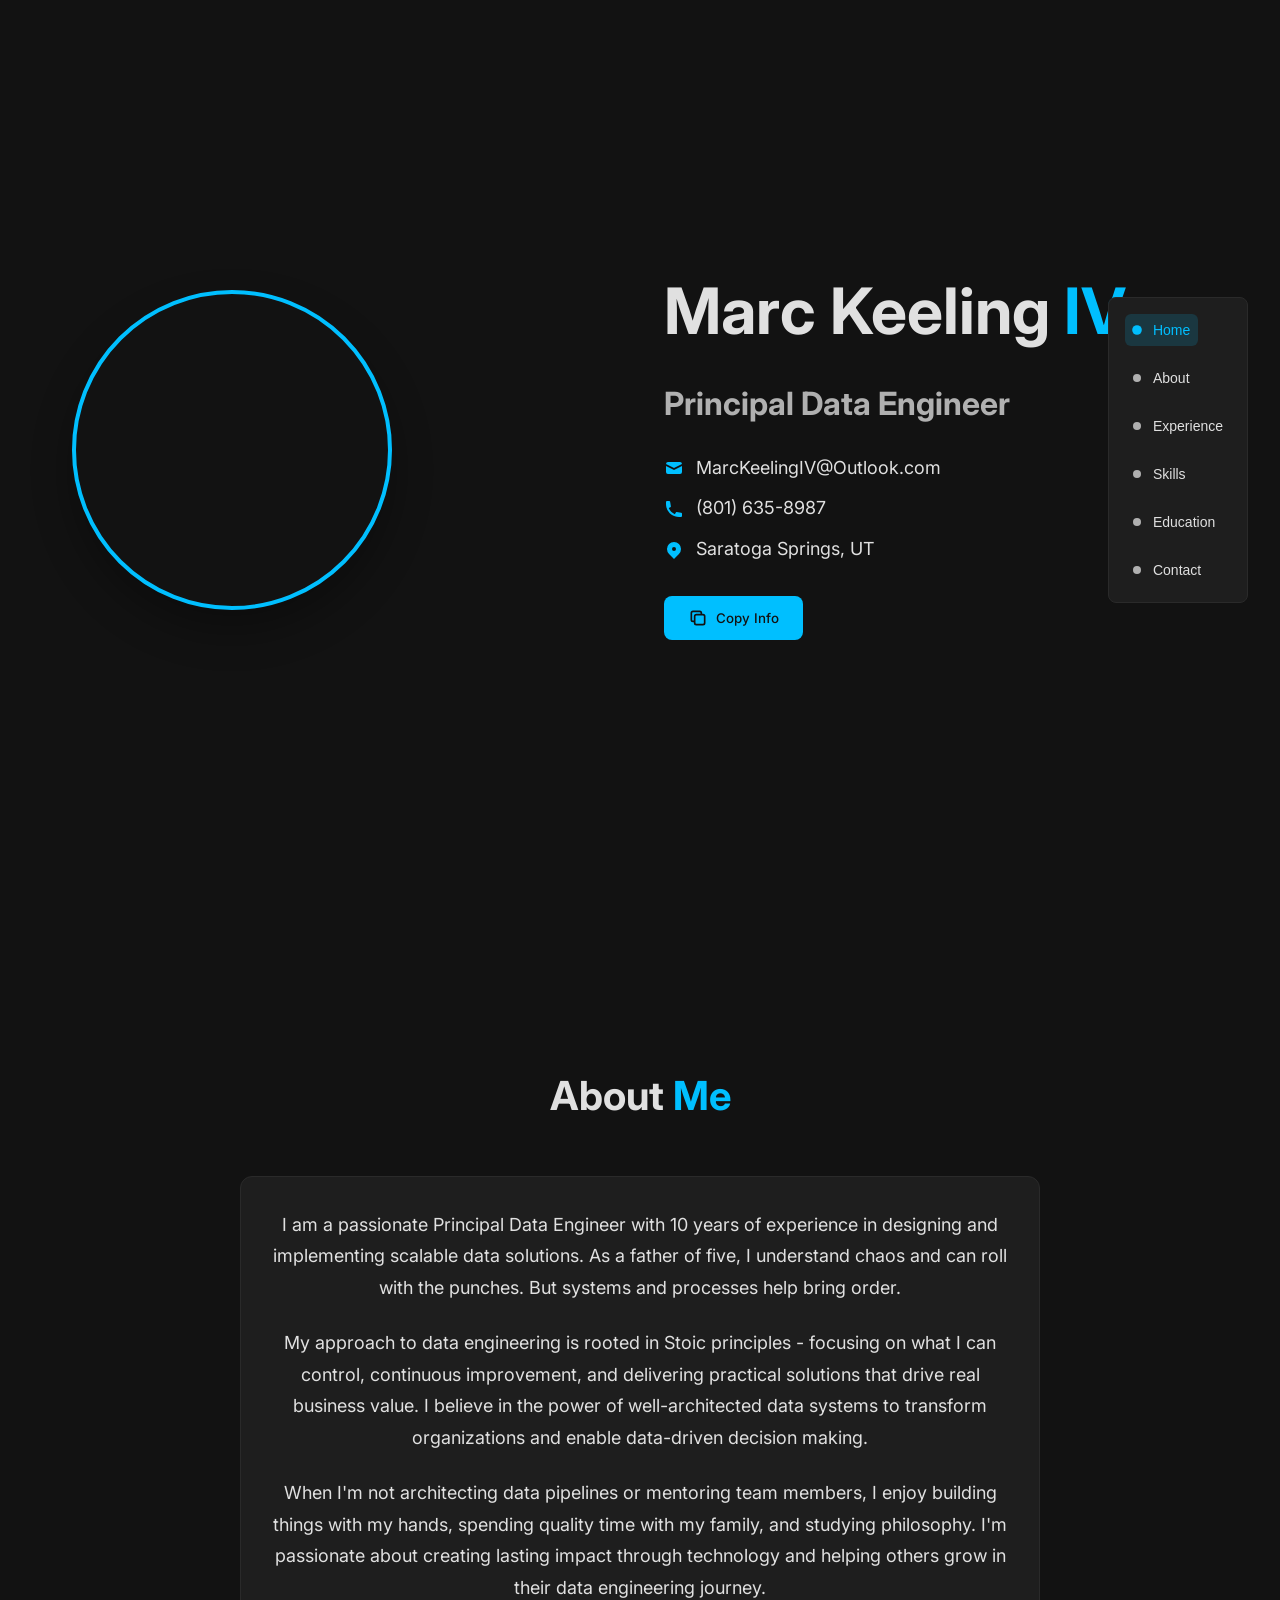
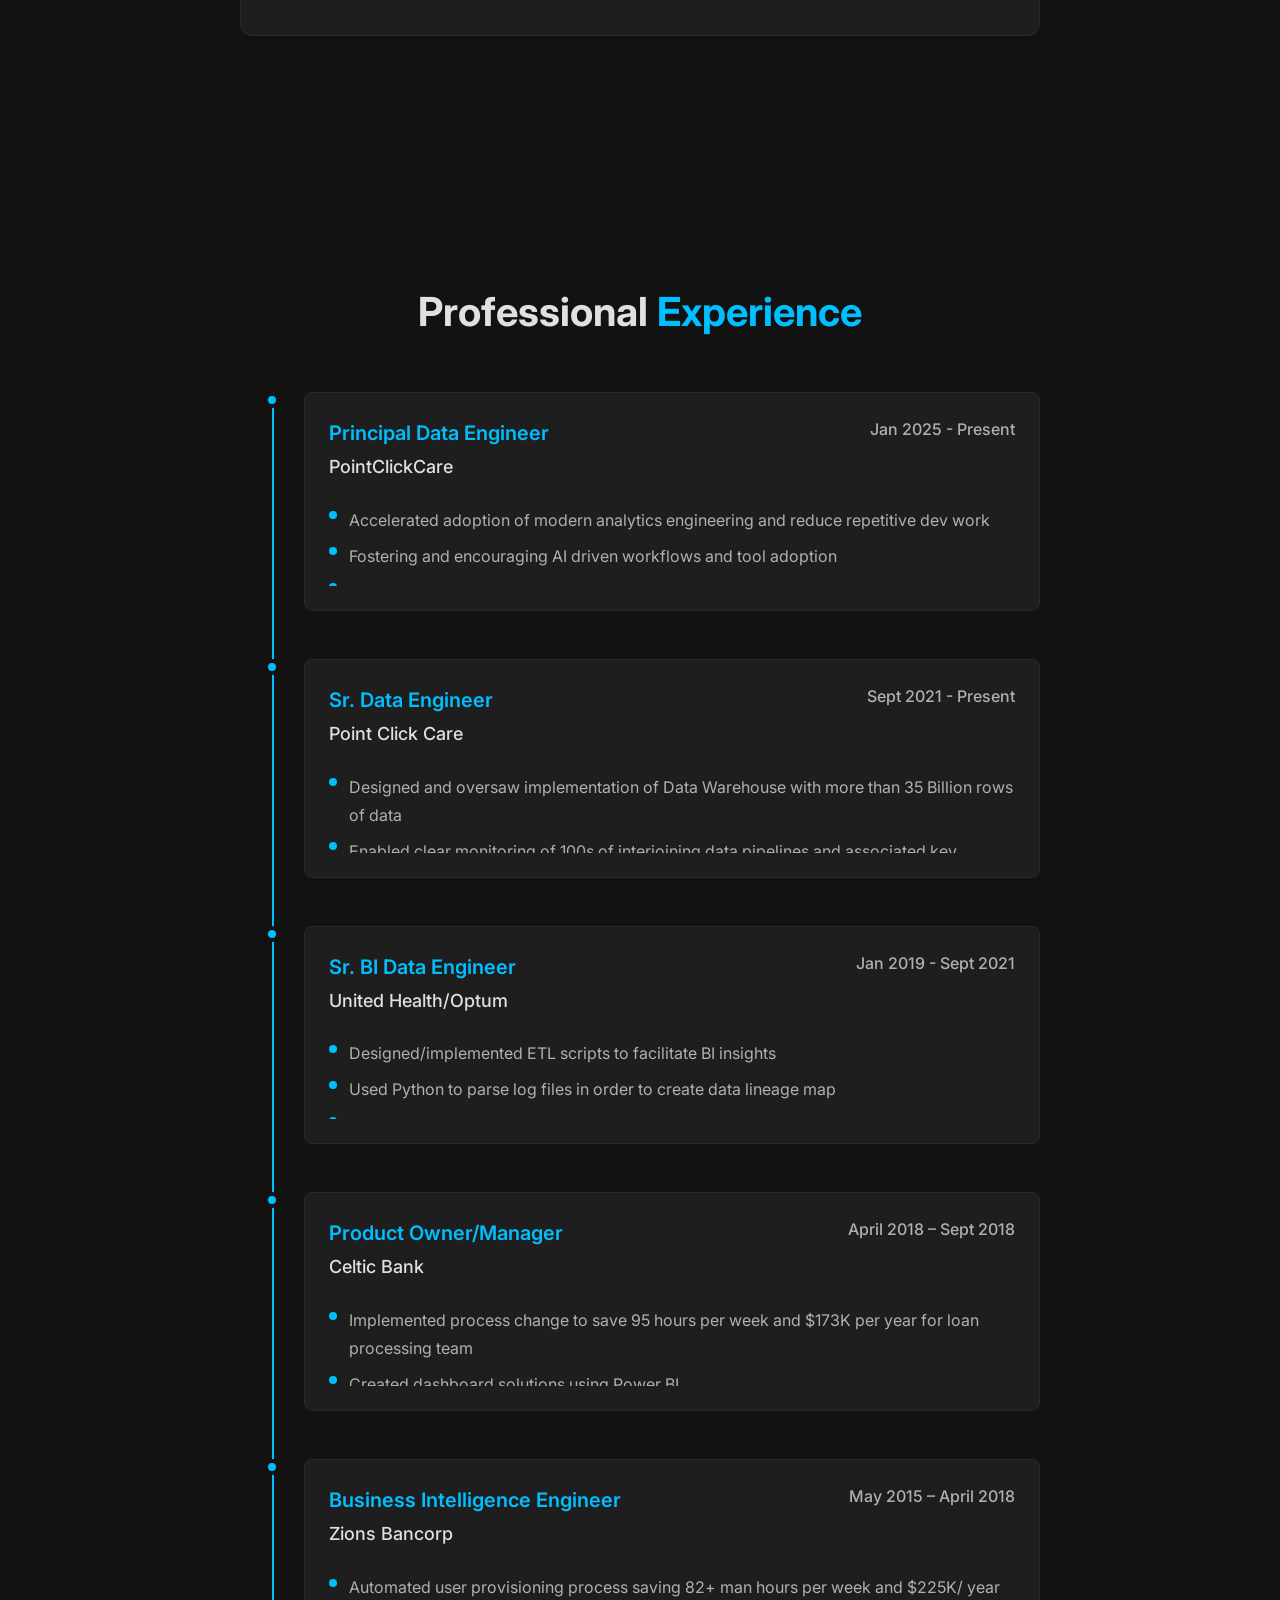
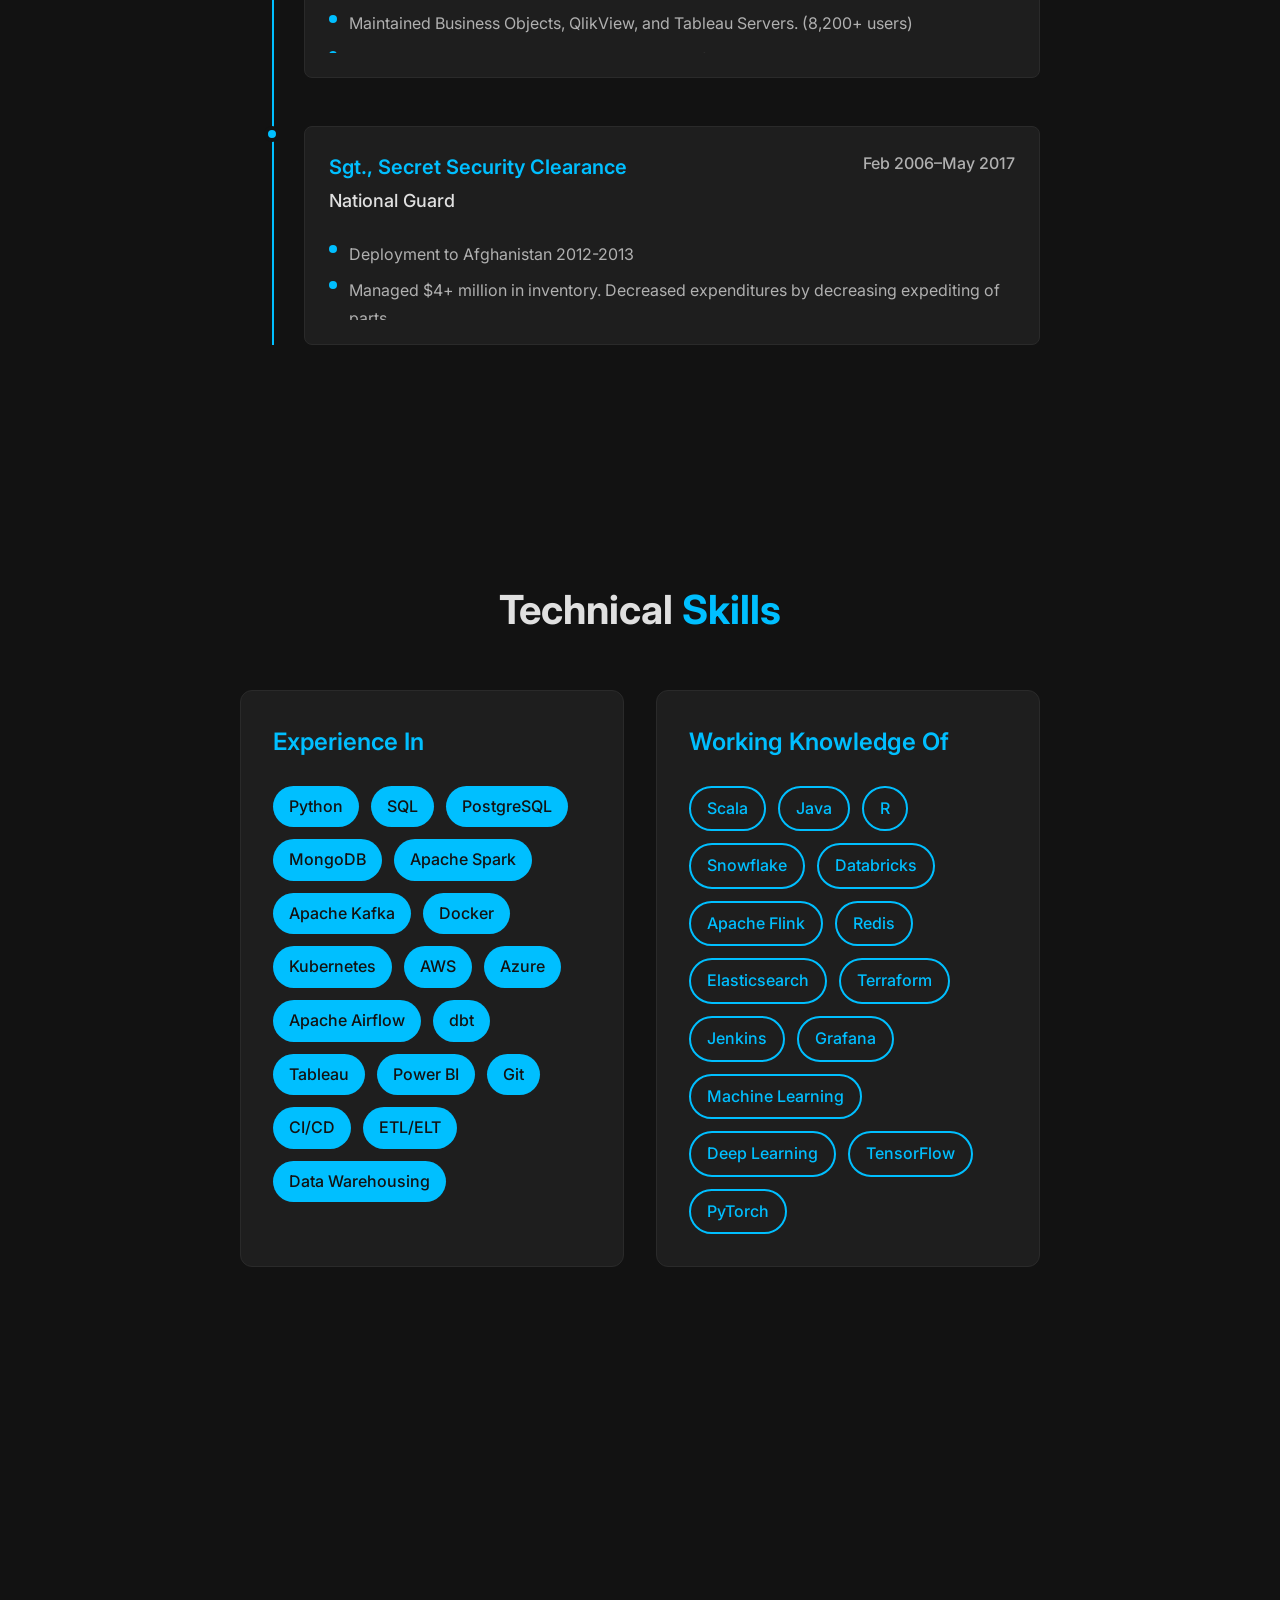
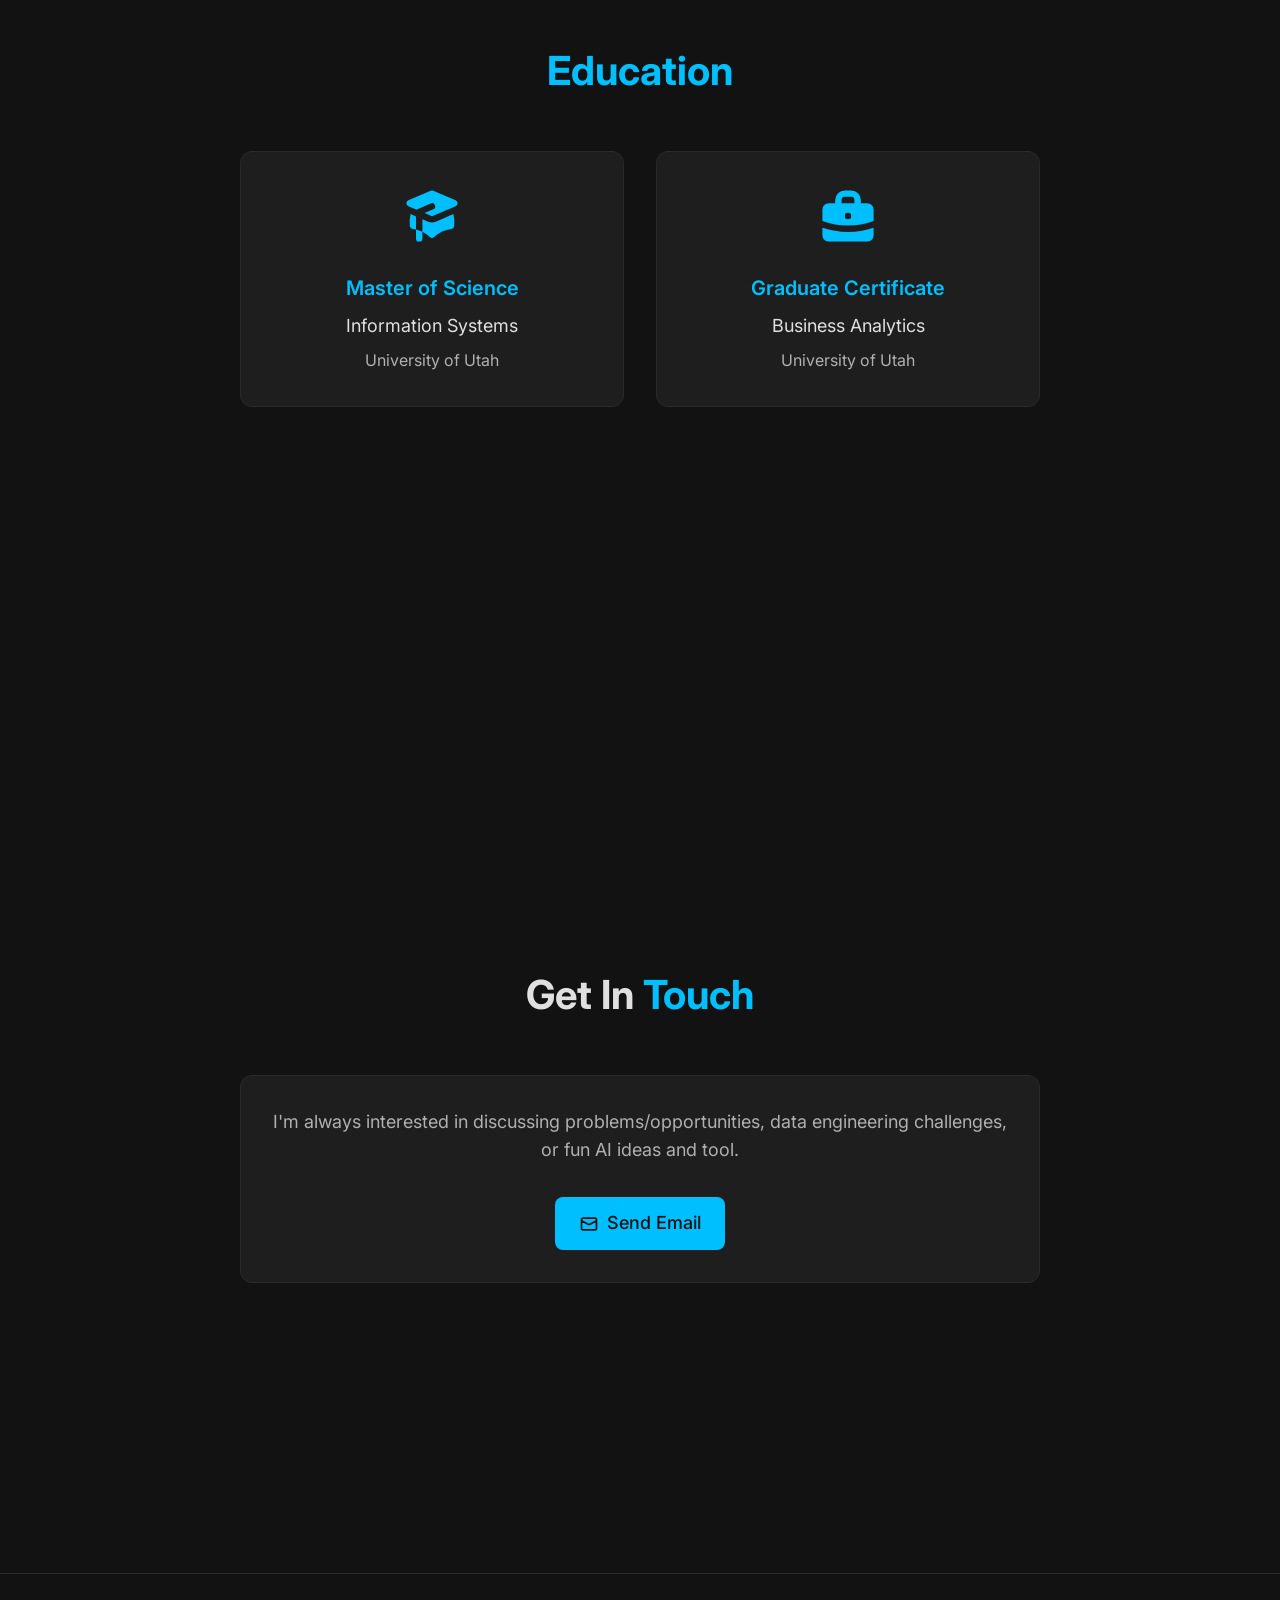
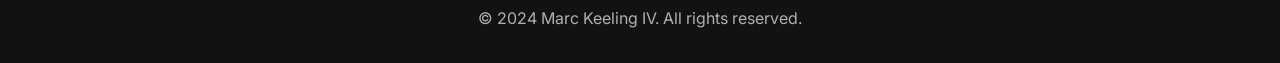
==== index.html @ 1a7af7cf "typo" ====
<!DOCTYPE html>
<html lang="en">
<head>
    <meta charset="UTF-8">
    <meta name="viewport" content="width=device-width, initial-scale=1.0">
    <title>Marc Keeling IV - Principal Data Engineer</title>
    <meta name="description" content="Professional portfolio of Marc Keeling IV, Principal Data Engineer specializing in data engineering and analytics.">
    <meta name="keywords" content="Data Engineer, Principal Data Engineer, Analytics, Marc Keeling IV, Portfolio">
    <meta name="author" content="Marc Keeling IV">
    <link rel="stylesheet" href="style.css">
</head>
<body>
    <main class="min-h-screen">
        <!-- Desktop Navigation - Right Side -->
        <nav class="desktop-nav">
            <div class="nav-container">
                <ul class="nav-list">
                    <li>
                        <button class="nav-item" data-section="hero" title="Home">
                            <span class="nav-dot"></span>
                            <span class="nav-label">Home</span>
                        </button>
                    </li>
                    <li>
                        <button class="nav-item" data-section="about" title="About">
                            <span class="nav-dot"></span>
                            <span class="nav-label">About</span>
                        </button>
                    </li>
                    <li>
                        <button class="nav-item" data-section="experience" title="Experience">
                            <span class="nav-dot"></span>
                            <span class="nav-label">Experience</span>
                        </button>
                    </li>
                    <li>
                        <button class="nav-item" data-section="skills" title="Skills">
                            <span class="nav-dot"></span>
                            <span class="nav-label">Skills</span>
                        </button>
                    </li>
                    <li>
                        <button class="nav-item" data-section="education" title="Education">
                            <span class="nav-dot"></span>
                            <span class="nav-label">Education</span>
                        </button>
                    </li>
                    <li>
                        <button class="nav-item" data-section="contact" title="Contact">
                            <span class="nav-dot"></span>
                            <span class="nav-label">Contact</span>
                        </button>
                    </li>
                </ul>
            </div>
        </nav>

        <!-- Mobile Navigation - Hamburger Menu -->
        <nav class="mobile-nav">
            <!-- Hamburger Button -->
            <button class="hamburger-btn" id="mobileMenuBtn" aria-label="Toggle navigation menu">
                <div class="hamburger-line"></div>
                <div class="hamburger-line"></div>
                <div class="hamburger-line"></div>
            </button>

            <!-- Mobile Menu -->
            <div class="mobile-menu" id="mobileMenu">
                <ul class="mobile-nav-list">
                    <li>
                        <button class="mobile-nav-item" data-section="hero">Home</button>
                    </li>
                    <li>
                        <button class="mobile-nav-item" data-section="about">About</button>
                    </li>
                    <li>
                        <button class="mobile-nav-item" data-section="experience">Experience</button>
                    </li>
                    <li>
                        <button class="mobile-nav-item" data-section="skills">Skills</button>
                    </li>
                    <li>
                        <button class="mobile-nav-item" data-section="education">Education</button>
                    </li>
                    <li>
                        <button class="mobile-nav-item" data-section="contact">Contact</button>
                    </li>
                </ul>
            </div>
        </nav>

        <!-- Mobile Menu Overlay -->
        <div class="mobile-overlay" id="mobileOverlay"></div>

        <!-- Hero Section -->
        <section class="section hero-section" id="hero">
            <div class="container">
                <div class="hero-grid">
                    <!-- Left Side - Headshot -->
                    <div class="hero-image fade-in">
                        <div class="headshot-container">
                        </div>
                    </div>

                    <!-- Right Side - Contact Info -->
                    <div class="hero-content fade-in">
                        <h1 class="hero-title">
                            Marc Keeling <span class="accent-text">IV</span>
                        </h1>
                        <h2 class="hero-subtitle">
                            Principal Data Engineer
                        </h2>
                        
                        <div class="contact-info">
                            <div class="contact-item">
                                <svg class="contact-icon" fill="currentColor" viewBox="0 0 20 20">
                                    <path d="M2.003 5.884L10 9.882l7.997-3.998A2 2 0 0016 4H4a2 2 0 00-1.997 1.884z" />
                                    <path d="M18 8.118l-8 4-8-4V14a2 2 0 002 2h12a2 2 0 002-2V8.118z" />
                                </svg>
                                <span>MarcKeelingIV@Outlook.com</span>
                            </div>
                            <div class="contact-item">
                                <svg class="contact-icon" fill="currentColor" viewBox="0 0 20 20">
                                    <path d="M2 3a1 1 0 011-1h2.153a1 1 0 01.986.836l.74 4.435a1 1 0 01-.54 1.06l-1.548.773a11.037 11.037 0 006.105 6.105l.774-1.548a1 1 0 011.059-.54l4.435.74a1 1 0 01.836.986V17a1 1 0 01-1 1h-2C7.82 18 2 12.18 2 5V3z" />
                                </svg>
                                <span>(801) 635-8987</span>
                            </div>
                            <div class="contact-item">
                                <svg class="contact-icon" fill="currentColor" viewBox="0 0 20 20">
                                    <path fill-rule="evenodd" d="M5.05 4.05a7 7 0 119.9 9.9L10 18.9l-4.95-4.95a7 7 0 010-9.9zM10 11a2 2 0 100-4 2 2 0 000 4z" clip-rule="evenodd" />
                                </svg>
                                <span>Saratoga Springs, UT</span>
                            </div>
                        </div>

                        <button id="copyBtn" class="btn">
                            <svg class="btn-icon" fill="none" stroke="currentColor" viewBox="0 0 24 24">
                                <path stroke-linecap="round" stroke-linejoin="round" stroke-width="2" d="M8 16H6a2 2 0 01-2-2V6a2 2 0 012-2h8a2 2 0 012 2v2m-6 12h8a2 2 0 002-2v-8a2 2 0 00-2-2h-8a2 2 0 00-2 2v8a2 2 0 002 2z" />
                            </svg>
                            <span id="copyBtnText">Copy Info</span>
                        </button>
                    </div>
                </div>
            </div>
        </section>

        <!-- About Me Section -->
        <section class="section" id="about">
            <div class="container">
                <div class="about-content">
                    <h2 class="section-title fade-in">
                        About <span class="accent-text">Me</span>
                    </h2>
                    <div class="card fade-in">
                        <p class="about-paragraph">
                            I am a passionate Principal Data Engineer with 10 years of experience in designing and implementing 
                            scalable data solutions. As a father of five, I understand chaos and can roll with the punches. But systems
                            and processes help bring order.
                        </p>
                        <p class="about-paragraph">
                            My approach to data engineering is rooted in Stoic principles - focusing on what I can control, 
                            continuous improvement, and delivering practical solutions that drive real business value. I believe 
                            in the power of well-architected data systems to transform organizations and enable data-driven decision making.
                        </p>
                        <p class="about-paragraph">
                            When I'm not architecting data pipelines or mentoring team members, I enjoy building things with my hands, 
                            spending quality time with my family, and studying philosophy. I'm passionate about creating lasting impact 
                            through technology and helping others grow in their data engineering journey.
                        </p>
                    </div>
                </div>
            </div>
        </section>

        <!-- Experience Section -->
        <section class="section" id="experience">
            <div class="container">
                <h2 class="section-title fade-in">
                    Professional <span class="accent-text">Experience</span>
                </h2>
                
                <div class="experience-container">
                    <div class="timeline-wrapper">
                        <!-- Timeline Line -->
                        <div class="timeline-line"></div>
                        
                        <!-- Experience Items -->
                        <div class="experience-item fade-in">
                            <div class="timeline-dot"></div>
                            <div class="experience-card">
                                <div class="experience-header">
                                    <div class="experience-title-group">
                                        <h3 class="experience-title">Principal Data Engineer</h3>
                                        <h4 class="experience-company">PointClickCare</h4>
                                    </div>
                                    <span class="experience-period">Jan 2025 - Present</span>
                                </div>
                                
                                <div class="experience-content">
                                    <ul class="experience-description">
                                        <li>Accelerated adoption of modern analytics engineering and reduce repetitive dev work</li>
                                        <li>Fostering and encouraging AI driven workflows and tool adoption</li>
                                        <li>Hosted weekly dbt workshops, creating an AI “prompt library” for code generation, and set coding/documentation standards</li>
                                        <li>Currently preparing team to migrate to the cloud. Dockerized and k8s ready with CI/CD enabled</li>
                                        <li>Trained team of 6 data engineers how to build data robust pipelines</li>
                                        <li>Reduced repetitive coding by 50%, sped up report/model deployment, and fostered a culture of innovation for 20+ data scientists and analysts</li>
                                        <li>Cut data delivery from 7 days to 5 minutes, boosted query speeds by 3000–4000%, and saved $500K annually</li>
                                        <li>Achieved >100x faster queries, enabled real-time analytics, and standardized best practices across teams</li>
                                    </ul>
                                    <div class="tech-tags">
                                        <span class="tech-tag">Analytics Engineering</span>
                                        <span class="tech-tag">dbt</span>
                                        <span class="tech-tag">Docker & k3s</span>
                                        <span class="tech-tag">CI/CD</span>
                                    </div>
                                </div>
                            </div>
                        </div>

                        <div class="experience-item fade-in">
                            <div class="timeline-dot"></div>
                            <div class="experience-card">
                                <div class="experience-header">
                                    <div class="experience-title-group">
                                        <h3 class="experience-title">Sr. Data Engineer</h3>
                                        <h4 class="experience-company">Point Click Care</h4>
                                    </div>
                                    <span class="experience-period">Sept 2021 - Present</span>
                                </div>
                                
                                <div class="experience-content">
                                    <ul class="experience-description">
                                        <li>Designed and oversaw implementation of Data Warehouse with more than 35 Billion rows of data</li>
                                        <li>Enabled clear monitoring of 100s of interjoining data pipelines and associated key metrics</li>
                                        <li>Instructed team of 20 analysts on usage of dbt (data build tool)</li>
                                        <li>Selected hardware/software stack to meet analysis needs. Up to 4000% faster query performance.</li>
                                        <li>Automated 30+ reports saving 1.6 FTEs</li>
                                        <li>Trained other Data Engineers on best practices, making them effective contributors.</li>
                                    </ul>
                                    <div class="tech-tags">
                                        <span class="tech-tag">Docker</span>
                                        <span class="tech-tag">Clickhouse</span>
                                        <span class="tech-tag">Dagster</span>
                                        <span class="tech-tag">dbt</span>
                                        <span class="tech-tag">Airbyte</span>
                                    </div>
                                </div>
                            </div>
                        </div>

                        <div class="experience-item fade-in">
                            <div class="timeline-dot"></div>
                            <div class="experience-card">
                                <div class="experience-header">
                                    <div class="experience-title-group">
                                        <h3 class="experience-title">Sr. BI Data Engineer</h3>
                                        <h4 class="experience-company">United Health/Optum</h4>
                                    </div>
                                    <span class="experience-period">Jan 2019 - Sept 2021</span>
                                </div>
                                
                                <div class="experience-content">
                                    <ul class="experience-description">
                                        <li>Designed/implemented ETL scripts to facilitate BI insights</li>
                                        <li>Used Python to parse log files in order to create data lineage map</li>
                                        <li>Created custom Flask backed Qlik Sense Testing Framework to increase deployment/development velocity</li>
                                        <li>Increased the accuracy of estimates to customers as Scrum Master</li>
                                        <li>Conducted research into alternative BI solutions to meet current and future business needs</li>
                                        <li>Designed CI/CD BI pipeline in order to decrease deployment errors</li>
                                        <li>Created data testing, documentation, and profiling to reduce pipeline debt</li>
                                    </ul>
                                </div>
                            </div>
                        </div>

                        <div class="experience-item fade-in">
                            <div class="timeline-dot"></div>
                            <div class="experience-card">
                                <div class="experience-header">
                                    <div class="experience-title-group">
                                        <h3 class="experience-title">Product Owner/Manager</h3>
                                        <h4 class="experience-company">Celtic Bank</h4>
                                    </div>
                                    <span class="experience-period">April 2018 – Sept 2018</span>
                                </div>
                                
                                <div class="experience-content">
                                    <ul class="experience-description">
                                        <li>Implemented process change to save 95 hours per week and $173K per year for loan processing team</li>
                                        <li>Created dashboard solutions using Power BI</li>
                                        <li>Product Owner in Agile Framework</li>
                                    </ul>
                                </div>
                            </div>
                        </div>
                        <div class="experience-item fade-in">
                            <div class="timeline-dot"></div>
                            <div class="experience-card">
                                <div class="experience-header">
                                    <div class="experience-title-group">
                                        <h3 class="experience-title">Business Intelligence Engineer</h3>
                                        <h4 class="experience-company">Zions Bancorp</h4>
                                    </div>
                                    <span class="experience-period">May 2015 – April 2018</span>
                                </div>
                                <div class="experience-content">
                                    <ul class="experience-description">
                                        <li>Automated user provisioning process saving 82+ man hours per week and $225K/ year</li>
                                        <li>Maintained Business Objects, QlikView, and Tableau Servers. (8,200+ users)</li>
                                        <li>Developed and deployed Tableau Dashboards for reporting purposes</li>
                                        <li>Created Business Objects Universes using IDT (Information Design Tool)</li>
                                        <li>Recovered and upgraded Business Objects platform</li>
                                        <li>Reduced QlikView server memory usage programmatically thereby improving user experience</li>
                                        <li>Analyzed Business Objects metadata to identify 24,000 reports for cleanup. Reduced storage by 50%</li>
                                    </ul>
                                </div>
                            </div>
                        </div>

                        <div class="experience-item fade-in">
                            <div class="timeline-dot"></div>
                            <div class="experience-card">
                                <div class="experience-header">
                                    <div class="experience-title-group">
                                        <h3 class="experience-title">Sgt., Secret Security Clearance</h3>
                                        <h4 class="experience-company">National Guard</h4>
                                    </div>
                                    <span class="experience-period">Feb 2006–May 2017</span>
                                </div>
                                <div class="experience-content">
                                    <ul class="experience-description">
                                        <li>Deployment to Afghanistan 2012-2013</li>
                                        <li>Managed $4+ million in inventory. Decreased expenditures by decreasing expediting of parts</li>
                                        <li>Managed work hours for company of 70+ soldiers</li>
                                        <li>Organized/prioritized ground support equipment decreasing the down time due to maintenance</li>
                                        <li>Production & Control Manager for fleet of 21 Apache helicopters</li>
                                    </ul>
                                </div>
                            </div>
                        </div>
                        </div>
                    </div>
                </div>
            </div>
        </section>

        <!-- Skills Section -->
        <section class="section" id="skills">
            <div class="container">
                <h2 class="section-title fade-in">
                    Technical <span class="accent-text">Skills</span>
                </h2>
                
                <div class="skills-grid">
                    <!-- Experience In -->
                    <div class="card fade-in">
                        <h3 class="skills-category-title">Experience In</h3>
                        <div class="skills-tags">
                            <span class="skill-tag-primary">Python</span>
                            <span class="skill-tag-primary">SQL</span>
                            <span class="skill-tag-primary">PostgreSQL</span>
                            <span class="skill-tag-primary">MongoDB</span>
                            <span class="skill-tag-primary">Apache Spark</span>
                            <span class="skill-tag-primary">Apache Kafka</span>
                            <span class="skill-tag-primary">Docker</span>
                            <span class="skill-tag-primary">Kubernetes</span>
                            <span class="skill-tag-primary">AWS</span>
                            <span class="skill-tag-primary">Azure</span>
                            <span class="skill-tag-primary">Apache Airflow</span>
                            <span class="skill-tag-primary">dbt</span>
                            <span class="skill-tag-primary">Tableau</span>
                            <span class="skill-tag-primary">Power BI</span>
                            <span class="skill-tag-primary">Git</span>
                            <span class="skill-tag-primary">CI/CD</span>
                            <span class="skill-tag-primary">ETL/ELT</span>
                            <span class="skill-tag-primary">Data Warehousing</span>
                        </div>
                    </div>

                    <!-- Working Knowledge Of -->
                    <div class="card fade-in">
                        <h3 class="skills-category-title">Working Knowledge Of</h3>
                        <div class="skills-tags">
                            <span class="skill-tag-secondary">Scala</span>
                            <span class="skill-tag-secondary">Java</span>
                            <span class="skill-tag-secondary">R</span>
                            <span class="skill-tag-secondary">Snowflake</span>
                            <span class="skill-tag-secondary">Databricks</span>
                            <span class="skill-tag-secondary">Apache Flink</span>
                            <span class="skill-tag-secondary">Redis</span>
                            <span class="skill-tag-secondary">Elasticsearch</span>
                            <span class="skill-tag-secondary">Terraform</span>
                            <span class="skill-tag-secondary">Jenkins</span>
                            <span class="skill-tag-secondary">Grafana</span>
                            <span class="skill-tag-secondary">Machine Learning</span>
                            <span class="skill-tag-secondary">Deep Learning</span>
                            <span class="skill-tag-secondary">TensorFlow</span>
                            <span class="skill-tag-secondary">PyTorch</span>
                        </div>
                    </div>
                </div>
            </div>
        </section>

        <!-- Education Section -->
        <section class="section" id="education">
            <div class="container">
                <h2 class="section-title fade-in">
                    <span class="accent-text">Education</span>
                </h2>
                
                <div class="education-grid">
                    <!-- Master's Degree -->
                    <div class="card fade-in education-card">
                        <div class="education-icon">
                            <svg class="education-svg" fill="currentColor" viewBox="0 0 20 20">
                                <path d="M10.394 2.08a1 1 0 00-.788 0l-7 3a1 1 0 000 1.84L5.25 8.051a.999.999 0 01.356-.257l4-1.714a1 1 0 11.788 1.84L7.667 9.088l1.94.831a1 1 0 00.787 0l7-3a1 1 0 000-1.84l-7-3zM3.31 9.397L5 10.12v4.102a8.969 8.969 0 00-1.05-.174 1 1 0 01-.89-.89 11.115 11.115 0 01.25-3.762zM9.3 16.573A9.026 9.026 0 007 14.935v-3.957l1.818.78a3 3 0 002.364 0l5.508-2.361a11.026 11.026 0 01.25 3.762 1 1 0 01-.89.89 8.968 8.968 0 00-5.35 2.524 1 1 0 01-1.4 0zM6 18a1 1 0 001-1v-2.065a8.935 8.935 0 00-2-.712V17a1 1 0 001 1z" />
                            </svg>
                        </div>
                        <h3 class="education-degree">Master of Science</h3>
                        <p class="education-field">Information Systems</p>
                        <p class="education-school">University of Utah</p>
                    </div>

                    <!-- Graduate Certificate -->
                    <div class="card fade-in education-card">
                        <div class="education-icon">
                            <svg class="education-svg" fill="currentColor" viewBox="0 0 20 20">
                                <path fill-rule="evenodd" d="M6 6V5a3 3 0 013-3h2a3 3 0 013 3v1h2a2 2 0 012 2v3.57A22.952 22.952 0 0110 13a22.95 22.95 0 01-8-1.43V8a2 2 0 012-2h2zm2-1a1 1 0 011-1h2a1 1 0 011 1v1H8V5zm1 5a1 1 0 011-1h.01a1 1 0 110 2H10a1 1 0 01-1-1z" clip-rule="evenodd" />
                                <path d="M2 13.692V16a2 2 0 002 2h12a2 2 0 002-2v-2.308A24.974 24.974 0 0110 15c-2.796 0-5.487-.46-8-1.308z" />
                            </svg>
                        </div>
                        <h3 class="education-degree">Graduate Certificate</h3>
                        <p class="education-field">Business Analytics</p>
                        <p class="education-school">University of Utah</p>
                    </div>
                </div>
            </div>
        </section>

        <!-- Contact Section -->
        <section class="section" id="contact">
            <div class="container">
                <div class="contact-content">
                    <h2 class="section-title fade-in">
                        Get In <span class="accent-text">Touch</span>
                    </h2>
                    
                    <div class="card fade-in">
                        <p class="contact-description">
                            I'm always interested in discussing problems/opportunities, data engineering challenges, 
                            or fun AI ideas and tool.
                        </p>
                        
                        <a href="mailto:MarcKeelingIV@Outlook.com?subject=Portfolio%20Inquiry&body=Hi%20Marc,%0A%0AI%20came%20across%20your%20portfolio%20and%20would%20like%20to%20discuss..." 
                           class="btn email-btn">
                            <svg class="btn-icon" fill="none" stroke="currentColor" viewBox="0 0 24 24">
                                <path stroke-linecap="round" stroke-linejoin="round" stroke-width="2" d="M3 8l7.89 4.26a2 2 0 002.22 0L21 8M5 19h14a2 2 0 002-2V7a2 2 0 00-2-2H5a2 2 0 00-2 2v10a2 2 0 002 2z" />
                            </svg>
                            Send Email
                        </a>
                    </div>
                </div>
            </div>
        </section>

        <!-- Footer -->
        <footer class="footer">
            <div class="container">
                <p>&copy; 2024 Marc Keeling IV. All rights reserved.</p>
            </div>
        </footer>
    </main>

    <script src="script.js"></script>
</body>
</html>
---- style.css ----
/* Import Google Fonts */
@import url('https://fonts.googleapis.com/css2?family=Inter:wght@300;400;500;600;700&display=swap');

/* CSS Variables */
:root {
  --background: #121212;
  --text-primary: #E0E0E0;
  --accent: #00BFFF;
  --text-secondary: #B0B0B0;
  --card-bg: #1E1E1E;
  --border: #2A2A2A;
}

/* Reset and Base Styles */
* {
  margin: 0;
  padding: 0;
  box-sizing: border-box;
}

html {
  scroll-behavior: smooth;
}

body {
  font-family: 'Inter', sans-serif;
  background-color: var(--background);
  color: var(--text-primary);
  line-height: 1.6;
  overflow-x: hidden;
}

/* Custom Scrollbar */
::-webkit-scrollbar {
  width: 8px;
}

::-webkit-scrollbar-track {
  background: var(--background);
}

::-webkit-scrollbar-thumb {
  background: var(--accent);
  border-radius: 4px;
}

::-webkit-scrollbar-thumb:hover {
  background: #0099CC;
}

/* Animation Classes */
.fade-in {
  opacity: 0;
  transform: translateY(30px);
  transition: all 0.8s cubic-bezier(0.4, 0, 0.2, 1);
}

.fade-in.visible {
  opacity: 1;
  transform: translateY(0);
}

.slide-up {
  opacity: 0;
  transform: translateY(50px);
  transition: all 0.6s ease-out;
}

.slide-up.visible {
  opacity: 1;
  transform: translateY(0);
}

/* Layout Classes */
.min-h-screen {
  min-height: 100vh;
}

.section {
  min-height: 100vh;
  padding: 5rem 0;
  display: flex;
  align-items: center;
  justify-content: center;
}

.container {
  max-width: 1200px;
  margin: 0 auto;
  padding: 0 2rem;
  width: 100%;
}

.accent-text {
  color: var(--accent);
}

.card {
  background: var(--card-bg);
  border: 1px solid var(--border);
  border-radius: 12px;
  padding: 2rem;
  transition: all 0.3s ease;
}

.card:hover {
  border-color: var(--accent);
  box-shadow: 0 8px 32px rgba(0, 191, 255, 0.1);
}

.btn {
  display: inline-flex;
  align-items: center;
  gap: 0.5rem;
  padding: 0.75rem 1.5rem;
  background: var(--accent);
  color: var(--background);
  text-decoration: none;
  border-radius: 8px;
  font-weight: 500;
  transition: all 0.3s ease;
  border: none;
  cursor: pointer;
  font-family: inherit;
}

.btn:hover {
  background: #0099CC;
  transform: translateY(-2px);
  box-shadow: 0 4px 16px rgba(0, 191, 255, 0.3);
}

.btn-icon {
  width: 1.25rem;
  height: 1.25rem;
}

.section-title {
  font-size: 2.5rem;
  font-weight: bold;
  text-align: center;
  margin-bottom: 3rem;
}

/* Desktop Navigation Styles */
.desktop-nav {
  position: fixed;
  right: 2rem;
  top: 50%;
  transform: translateY(-50%);
  z-index: 50;
  display: block;
}

.nav-container {
  background: var(--card-bg);
  border: 1px solid var(--border);
  border-radius: 0.5rem;
  padding: 1rem;
  backdrop-filter: blur(10px);
}

.nav-list {
  list-style: none;
  display: flex;
  flex-direction: column;
  gap: 1rem;
}

.nav-item {
  display: flex;
  align-items: center;
  gap: 0.75rem;
  padding: 0.5rem;
  background: transparent;
  border: none;
  color: var(--text-primary);
  cursor: pointer;
  transition: all 0.3s ease;
  border-radius: 6px;
  position: relative;
  overflow: hidden;
}

.nav-item:hover {
  color: var(--accent);
  background: rgba(0, 191, 255, 0.1);
}

.nav-item.nav-item-active {
  color: var(--accent);
  background: rgba(0, 191, 255, 0.15);
}

.nav-dot {
  width: 8px;
  height: 8px;
  border-radius: 50%;
  background: var(--text-secondary);
  transition: all 0.3s ease;
  flex-shrink: 0;
}

.nav-item:hover .nav-dot,
.nav-item.nav-item-active .nav-dot {
  background: var(--accent);
  transform: scale(1.2);
}

.nav-label {
  font-size: 0.875rem;
  font-weight: 500;
  white-space: nowrap;
  opacity: 1;
  transform: translateX(0);
  transition: all 0.3s ease;
  pointer-events: auto;
}

.nav-item:hover .nav-label {
  opacity: 1;
  transform: translateX(0);
}

/* Mobile Navigation Styles */
.mobile-nav {
  position: fixed;
  top: 1.5rem;
  right: 1.5rem;
  z-index: 50;
  display: none;
}

.hamburger-btn {
  display: flex;
  flex-direction: column;
  justify-content: center;
  align-items: center;
  width: 48px;
  height: 48px;
  background: var(--card-bg);
  border: 1px solid var(--border);
  border-radius: 8px;
  cursor: pointer;
  transition: all 0.3s ease;
  backdrop-filter: blur(10px);
}

.hamburger-btn:hover {
  border-color: var(--accent);
  box-shadow: 0 4px 16px rgba(0, 191, 255, 0.1);
}

.hamburger-line {
  width: 20px;
  height: 2px;
  background: var(--text-primary);
  transition: all 0.3s ease;
  margin: 2px 0;
}

.hamburger-btn.active .hamburger-line:nth-child(1) {
  transform: rotate(45deg) translate(5px, 5px);
}

.hamburger-btn.active .hamburger-line:nth-child(2) {
  opacity: 0;
}

.hamburger-btn.active .hamburger-line:nth-child(3) {
  transform: rotate(-45deg) translate(7px, -6px);
}

.mobile-menu {
  position: absolute;
  top: 60px;
  right: 0;
  min-width: 200px;
  background: var(--card-bg);
  border: 1px solid var(--border);
  border-radius: 12px;
  padding: 1rem;
  backdrop-filter: blur(10px);
  opacity: 0;
  transform: translateY(-10px) scale(0.95);
  transition: all 0.3s ease;
  pointer-events: none;
  box-shadow: 0 8px 32px rgba(0, 0, 0, 0.3);
}

.mobile-menu.mobile-menu-open {
  opacity: 1;
  transform: translateY(0) scale(1);
  pointer-events: auto;
}

.mobile-nav-list {
  list-style: none;
  display: flex;
  flex-direction: column;
  gap: 1rem;
}

.mobile-nav-item {
  display: block;
  width: 100%;
  padding: 0.75rem 1rem;
  background: transparent;
  border: none;
  color: var(--text-primary);
  font-size: 1rem;
  font-weight: 500;
  text-align: left;
  cursor: pointer;
  border-radius: 6px;
  transition: all 0.3s ease;
}

.mobile-nav-item:hover {
  background: rgba(0, 191, 255, 0.1);
  color: var(--accent);
}

.mobile-nav-item.mobile-nav-item-active {
  background: rgba(0, 191, 255, 0.15);
  color: var(--accent);
}

.mobile-overlay {
  position: fixed;
  inset: 0;
  background: rgba(0, 0, 0, 0.5);
  z-index: 40;
  opacity: 0;
  pointer-events: none;
  transition: opacity 0.3s ease;
}

.mobile-overlay.active {
  opacity: 1;
  pointer-events: auto;
}

/* Hero Section */
.hero-section {
  min-height: 100vh;
}

.hero-grid {
  display: grid;
  grid-template-columns: 1fr;
  gap: 3rem;
  align-items: center;
}

.hero-image {
  display: flex;
  justify-content: center;
}

.headshot-container {
  position: relative;
  width: 20rem;
  height: 20rem;
  border-radius: 50%;
  overflow: hidden;
  border: 4px solid var(--accent);
  box-shadow: 0 20px 40px rgba(0, 0, 0, 0.3);
  background-image: url('headshot.jpg');
  background-size: 105%;
  background-position: 40% 9%;
}

.headshot-img {
  display: none;
}

.hero-content {
  text-align: center;
}

.hero-title {
  font-size: 3rem;
  font-weight: bold;
  margin-bottom: 1rem;
}

.hero-subtitle {
  font-size: 1.5rem;
  color: var(--text-secondary);
  margin-bottom: 1.5rem;
}

.contact-info {
  display: flex;
  flex-direction: column;
  gap: 0.75rem;
  margin-bottom: 2rem;
  font-size: 1.125rem;
}

.contact-item {
  display: flex;
  align-items: center;
  justify-content: center;
  gap: 0.75rem;
}

.contact-icon {
  width: 1.25rem;
  height: 1.25rem;
  color: var(--accent);
}

/* About Section */
.about-content {
  max-width: 800px;
  margin: 0 auto;
  text-align: center;
}

.about-paragraph {
  font-size: 1.125rem;
  line-height: 1.75;
  margin-bottom: 1.5rem;
}

.about-paragraph:last-child {
  margin-bottom: 0;
}

/* Experience Section */
.experience-container {
  max-width: 800px;
  margin: 0 auto;
}

.timeline-wrapper {
  position: relative;
}

.timeline-line {
  position: absolute;
  left: 2rem;
  top: 0;
  bottom: 0;
  width: 2px;
  background: var(--accent);
  display: none;
}

.experience-item {
  position: relative;
  margin-bottom: 3rem;
}

.timeline-dot {
  position: absolute;
  left: 1.5rem;
  width: 1rem;
  height: 1rem;
  background: var(--accent);
  border-radius: 50%;
  border: 4px solid var(--background);
  display: none;
}

.experience-card {
  background: var(--card-bg);
  border: 1px solid var(--border);
  border-radius: 0.5rem;
  padding: 1.5rem;
  transition: all 0.3s ease;
  cursor: pointer;
}

.experience-card:hover {
  border-color: var(--accent);
  box-shadow: 0 8px 32px rgba(0, 191, 255, 0.1);
}

.experience-header {
  display: flex;
  flex-direction: column;
  margin-bottom: 1rem;
}

.experience-title {
  font-size: 1.25rem;
  font-weight: 600;
  color: var(--accent);
  margin-bottom: 0.25rem;
}

.experience-company {
  font-size: 1.125rem;
  font-weight: 500;
  margin-bottom: 0.5rem;
}

.experience-period {
  color: var(--text-secondary);
  font-weight: 500;
}

.experience-content {
  max-height: 5rem;
  overflow: hidden;
  transition: max-height 0.5s ease;
}

.experience-card:hover .experience-content {
  max-height: 24rem;
}

.experience-description {
  color: var(--text-secondary);
  margin-bottom: 1rem;
  line-height: 1.75;
}

/* Custom list style for experience description */

.experience-description li {
  position: relative;
  margin-bottom: 0.5rem;
  padding-left: 1.25rem;
}

.experience-description li::before {
  content: '';
  position: absolute;
  left: 0;
  top: 0.6em;
  width: 0.5rem;
  height: 0.5rem;
  background: var(--accent);
  border-radius: 50%;
  transform: translateY(-50%);
}

.tech-tags {
  display: flex;
  flex-wrap: wrap;
  gap: 0.5rem;
}

.tech-tag {
  padding: 0.25rem 0.75rem;
  background: rgba(0, 191, 255, 0.1);
  color: var(--accent);
  font-size: 0.875rem;
  border-radius: 9999px;
  border: 1px solid rgba(0, 191, 255, 0.2);
}

/* Skills Section */
.skills-grid {
  max-width: 800px;
  margin: 0 auto;
  display: grid;
  grid-template-columns: 1fr;
  gap: 2rem;
}

.skills-category-title {
  font-size: 1.5rem;
  font-weight: 600;
  color: var(--accent);
  margin-bottom: 1.5rem;
}

.skills-tags {
  display: flex;
  flex-wrap: wrap;
  gap: 0.75rem;
}

.skill-tag-primary {
  padding: 0.5rem 1rem;
  background: var(--accent);
  color: var(--background);
  border-radius: 9999px;
  font-weight: 500;
  transition: all 0.3s ease;
}

.skill-tag-primary:hover {
  transform: scale(1.05);
  box-shadow: 0 4px 16px rgba(0, 191, 255, 0.3);
}

.skill-tag-secondary {
  padding: 0.5rem 1rem;
  background: transparent;
  color: var(--accent);
  border: 2px solid var(--accent);
  border-radius: 9999px;
  font-weight: 500;
  transition: all 0.3s ease;
}

.skill-tag-secondary:hover {
  background: var(--accent);
  color: var(--background);
  transform: scale(1.05);
}

/* Education Section */
.education-grid {
  max-width: 800px;
  margin: 0 auto;
  display: grid;
  grid-template-columns: 1fr;
  gap: 2rem;
}

.education-card {
  text-align: center;
}

.education-icon {
  margin-bottom: 1.5rem;
}

.education-svg {
  width: 4rem;
  height: 4rem;
  color: var(--accent);
  margin: 0 auto;
  display: block;
}

.education-degree {
  font-size: 1.25rem;
  font-weight: 600;
  color: var(--accent);
  margin-bottom: 0.5rem;
}

.education-field {
  font-size: 1.125rem;
  margin-bottom: 0.5rem;
}

.education-school {
  color: var(--text-secondary);
}

/* Contact Section */
.contact-content {
  max-width: 800px;
  margin: 0 auto;
  text-align: center;
}

.contact-description {
  font-size: 1.125rem;
  color: var(--text-secondary);
  margin-bottom: 2rem;
}

.email-btn {
  font-size: 1.125rem;
}

/* Footer */
.footer {
  padding: 2rem 0;
  text-align: center;
  color: var(--text-secondary);
  border-top: 1px solid var(--border);
}

/* Responsive Design */
@media (min-width: 1024px) {
  .mobile-nav {
    display: none;
  }
  
  .desktop-nav {
    display: block;
  }
  
  .hero-grid {
    grid-template-columns: 1fr 1fr;
  }
  
  .hero-image {
    justify-content: flex-start;
  }
  
  .hero-content {
    text-align: left;
  }
  
  .contact-item {
    justify-content: flex-start;
  }
  
  .hero-title {
    font-size: 4rem;
  }
  
  .hero-subtitle {
    font-size: 2rem;
  }
  
  .timeline-line {
    display: block;
  }
  
  .timeline-dot {
    display: block;
  }
  
  .experience-card {
    margin-left: 4rem;
  }
  
  .experience-header {
    flex-direction: row;
    justify-content: space-between;
    align-items: flex-start;
  }
  
  .skills-grid {
    grid-template-columns: 1fr 1fr;
  }
  
  .education-grid {
    grid-template-columns: 1fr 1fr;
  }
}

@media (max-width: 1023px) {
  .desktop-nav {
    display: none;
  }
  
  .mobile-nav {
    display: block;
  }
}

@media (max-width: 768px) {
  .container {
    padding: 0 1rem;
  }
  
  .section {
    padding: 3rem 0;
    min-height: auto;
  }
  
  .section-title {
    font-size: 2rem;
  }
  
  .hero-title {
    font-size: 2.5rem;
  }
  
  .hero-subtitle {
    font-size: 1.25rem;
  }
  
  .about-content {
    max-width: none;
  }
  
  .experience-container {
    max-width: none;
  }
  
  .skills-grid {
    max-width: none;
  }
  
  .education-grid {
    max-width: none;
  }
  
  .contact-content {
    max-width: none;
  }
}

@media (max-width: 480px) {
  .container {
    padding: 0 0.5rem;
  }
  
  .mobile-menu {
    min-width: 180px;
  }
  
  .hero-title {
    font-size: 2rem;
  }
  
  .section-title {
    font-size: 1.75rem;
  }
}
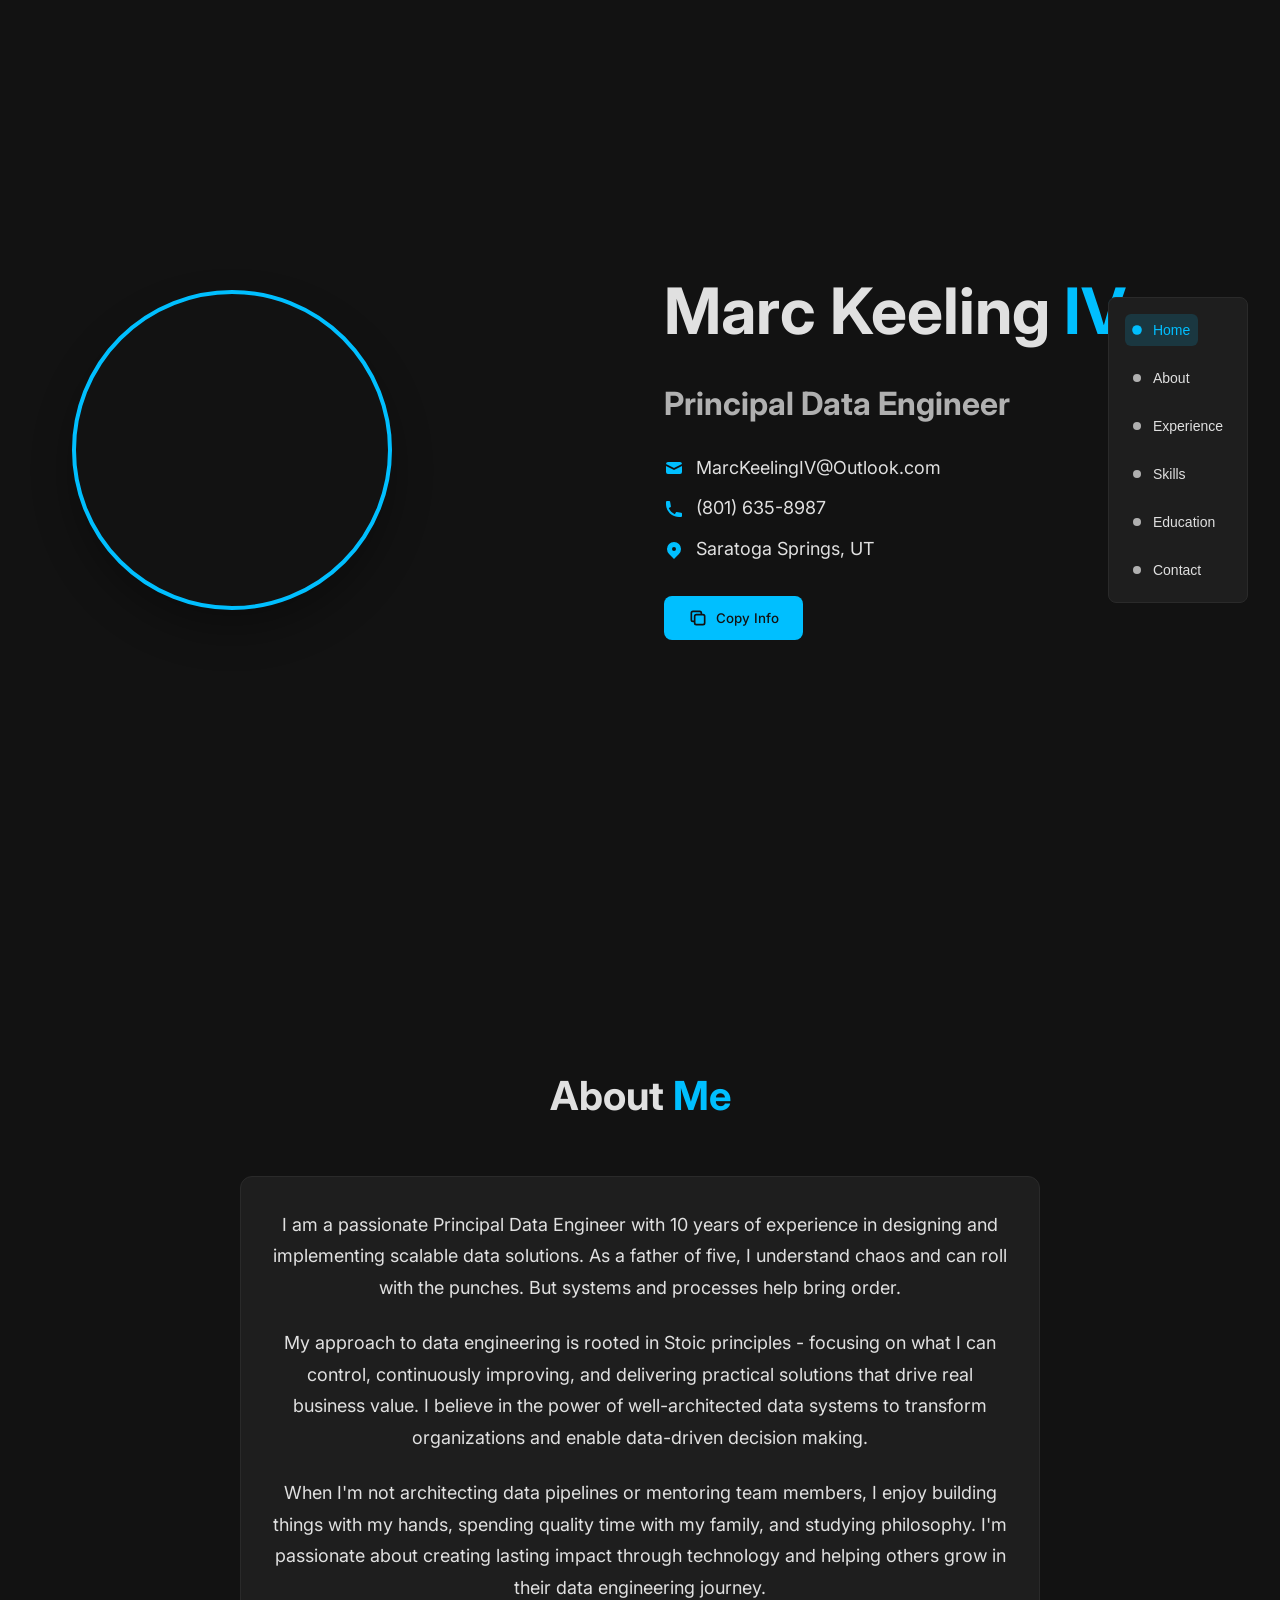
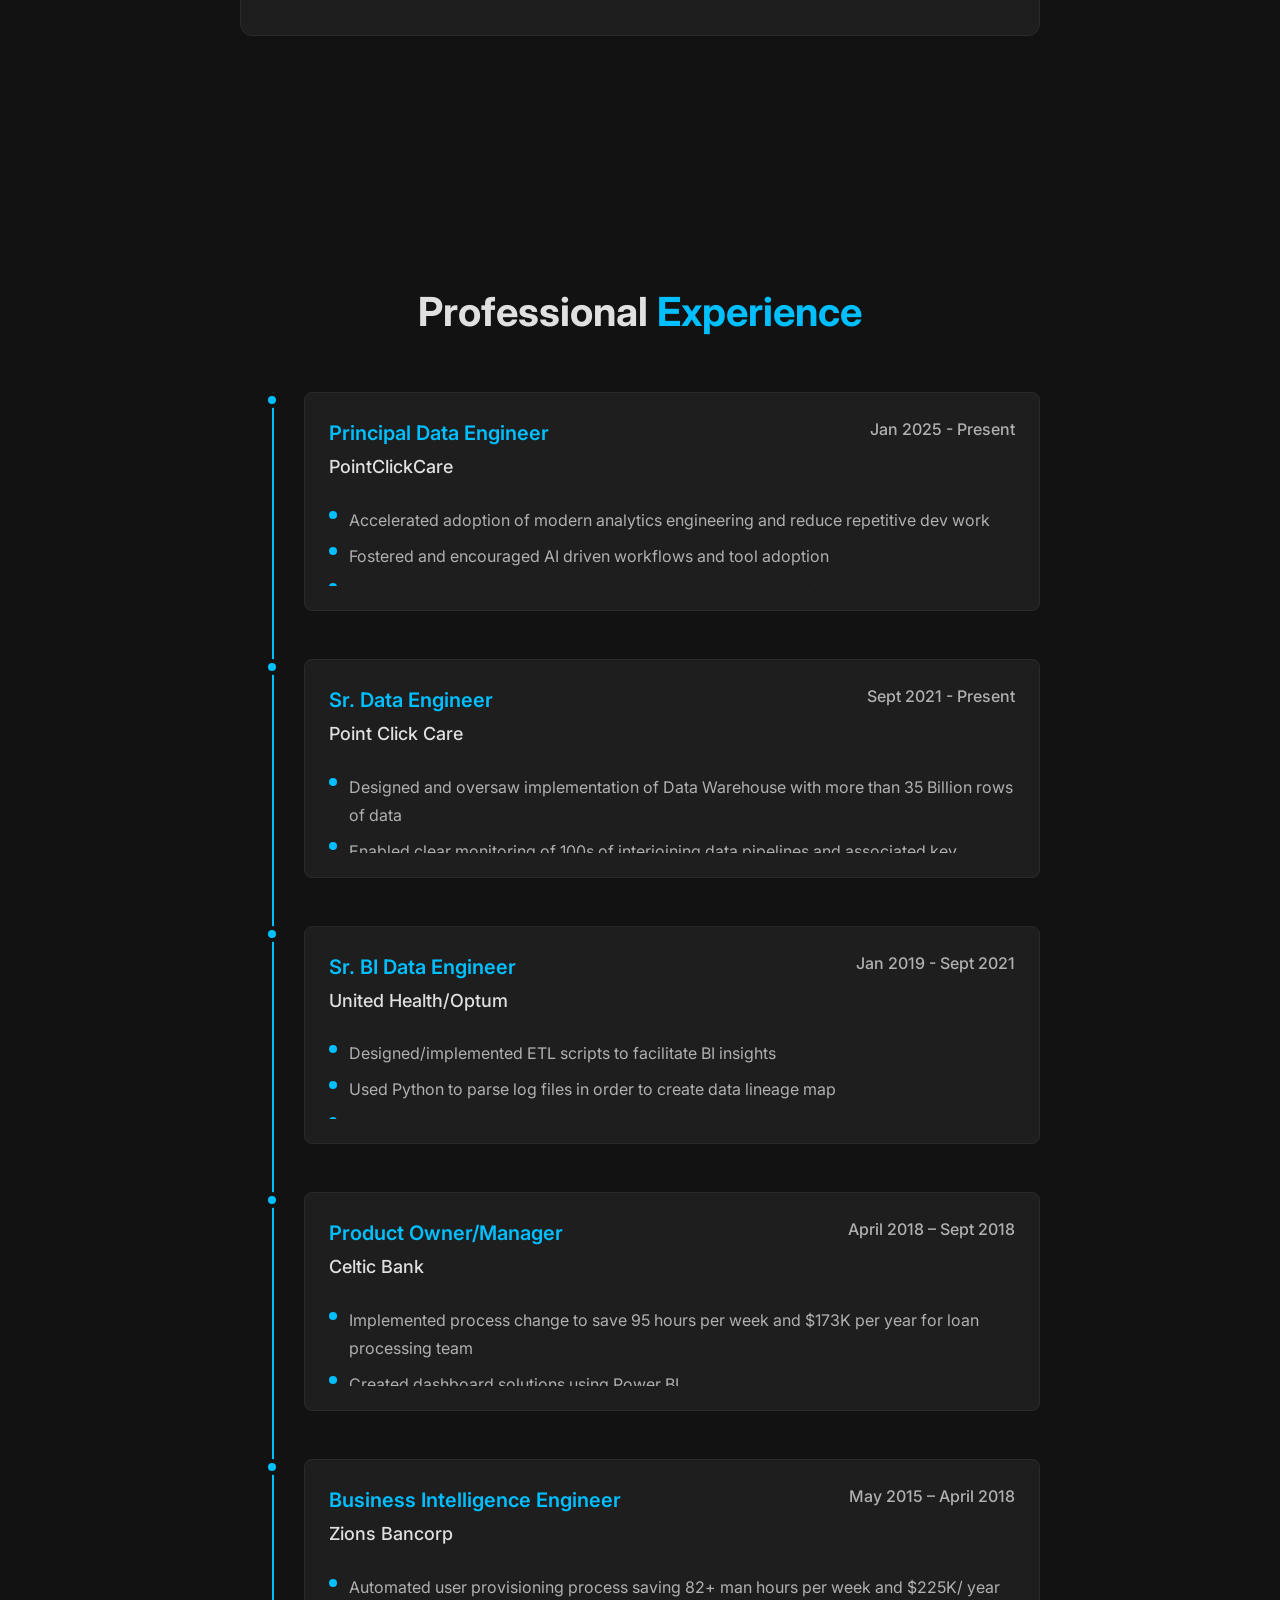
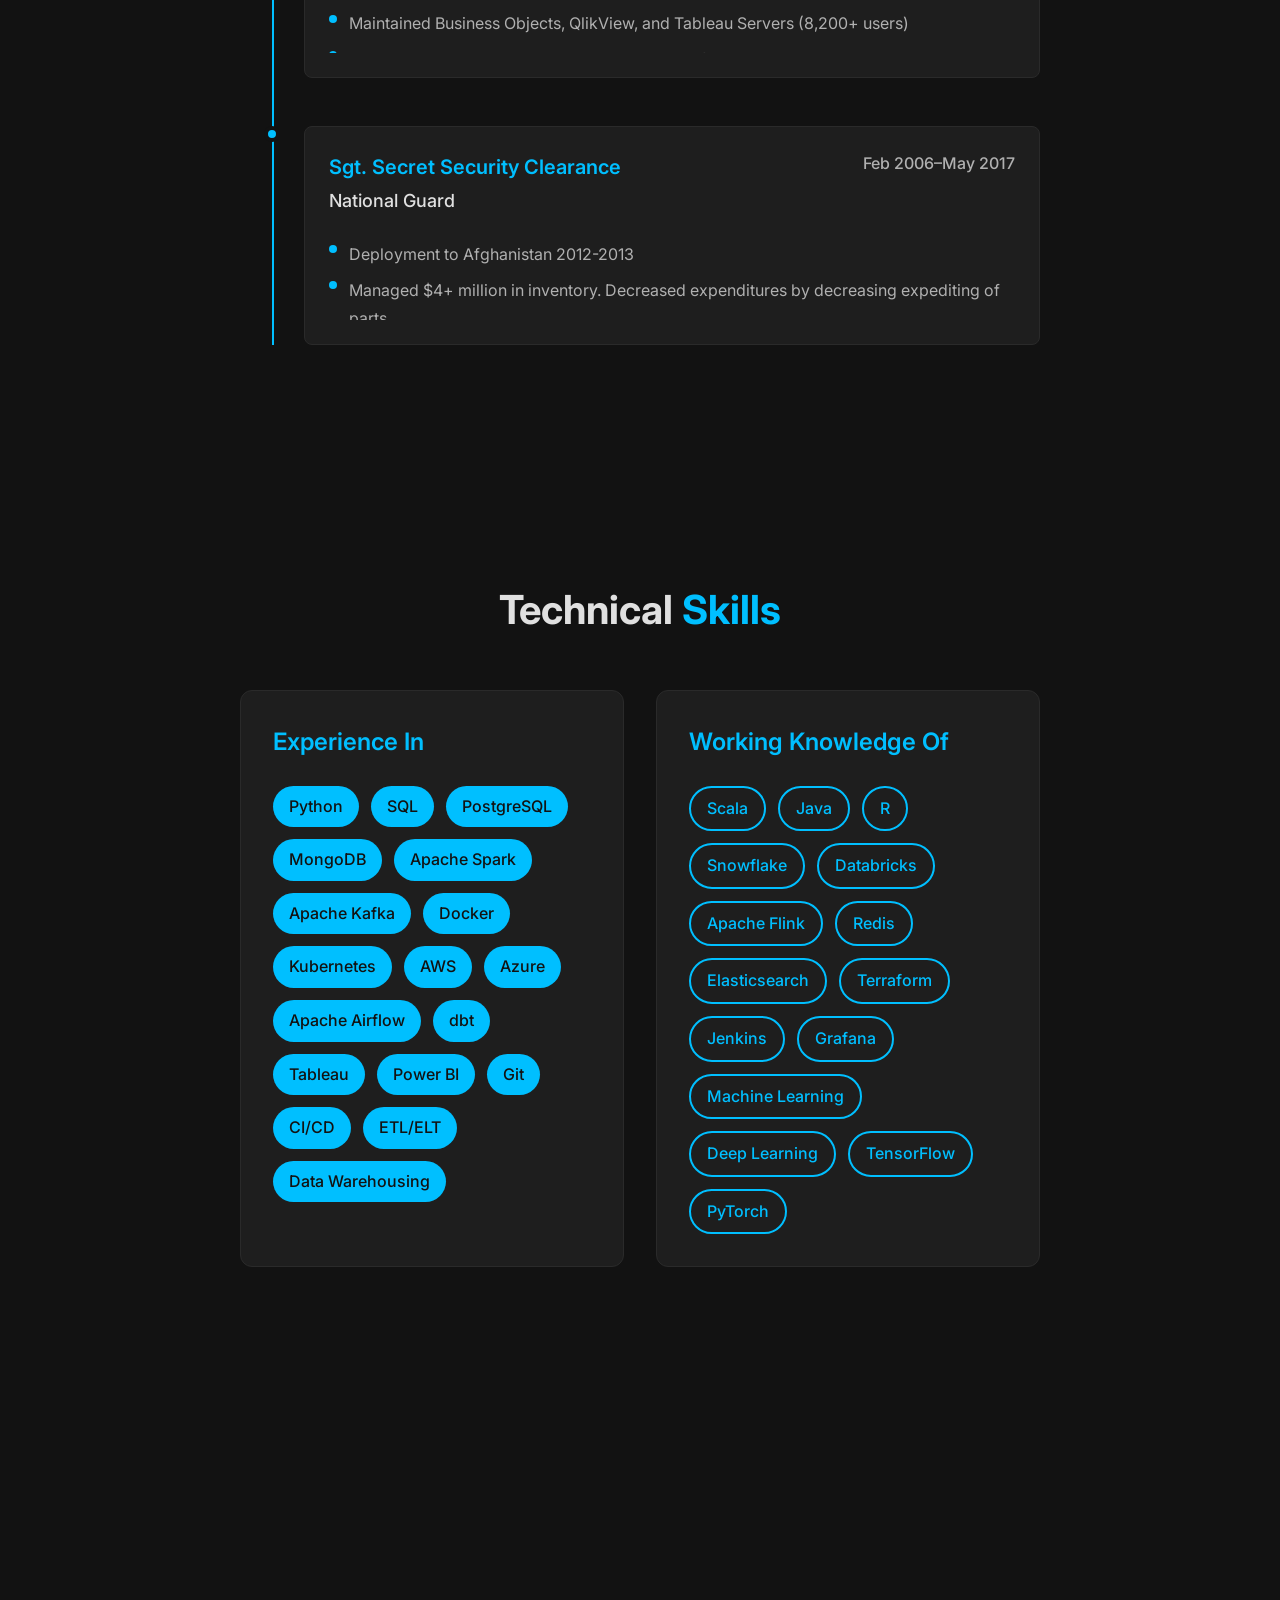
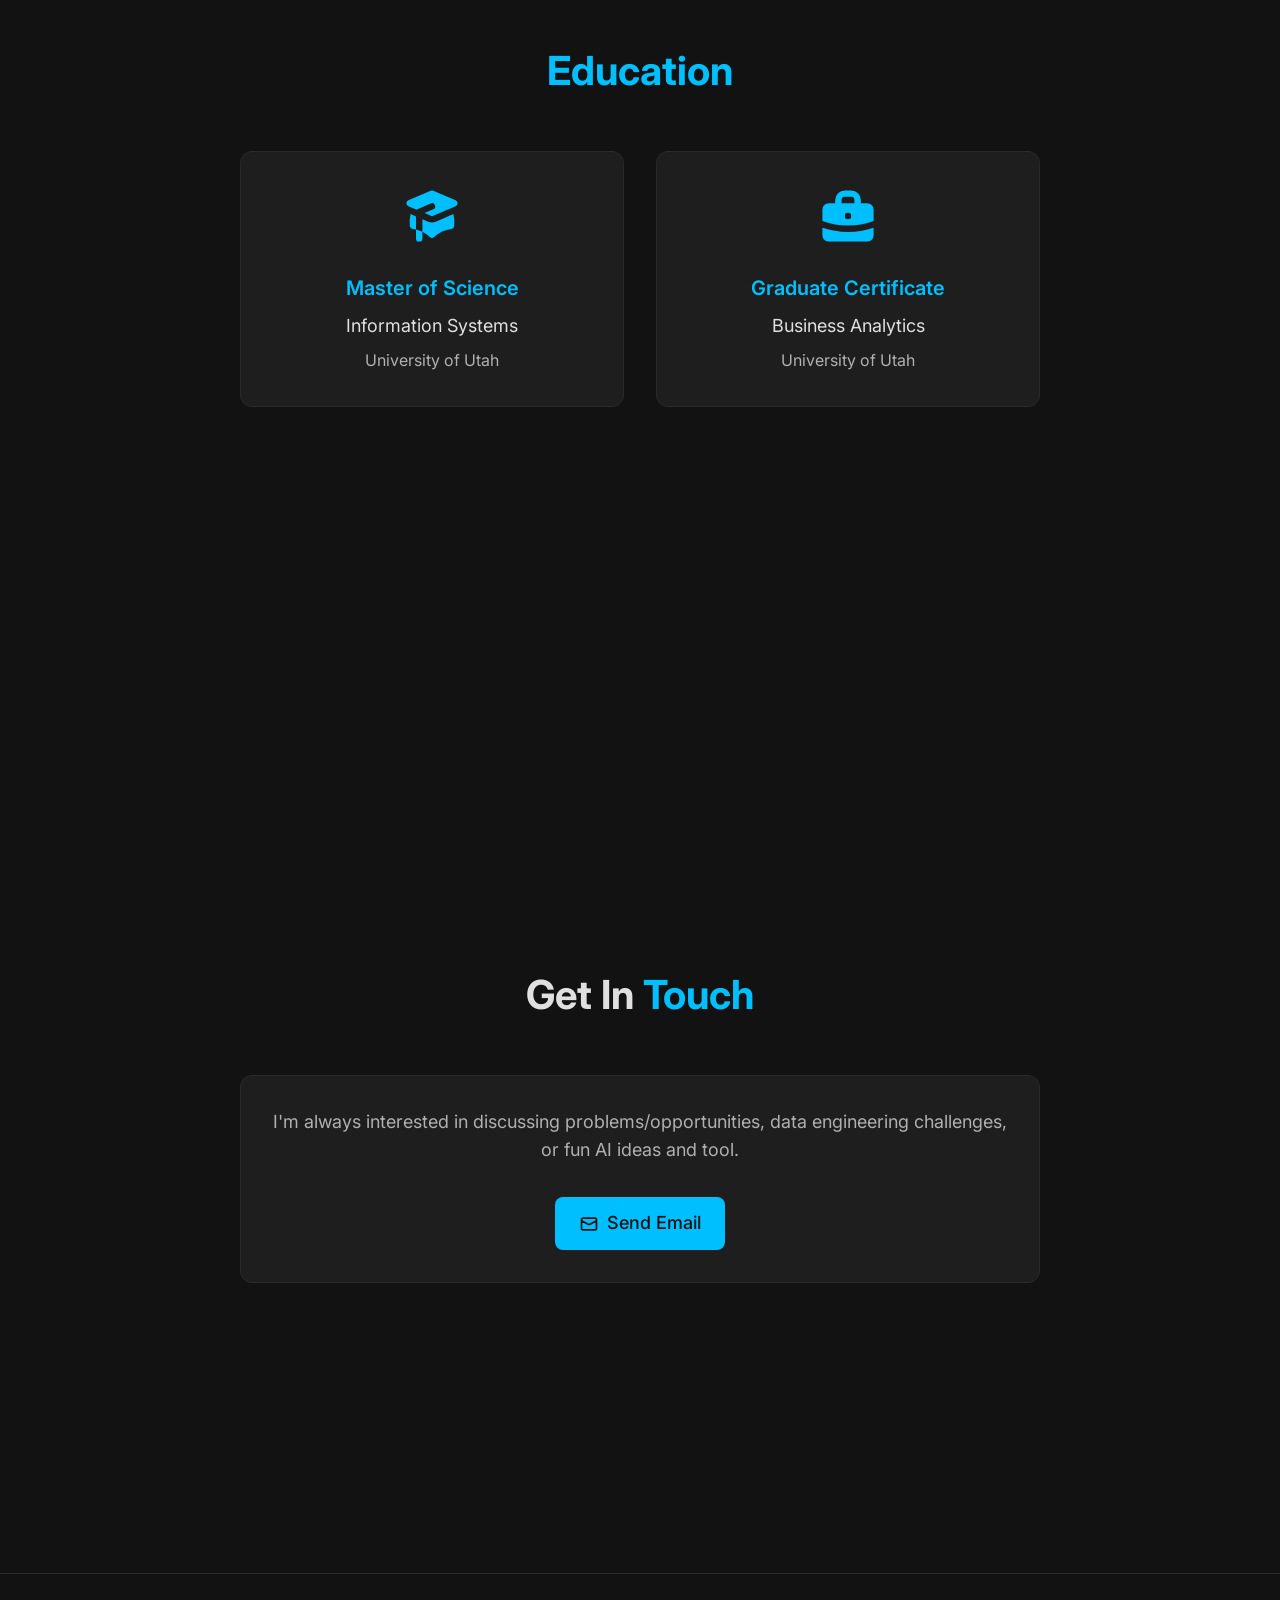
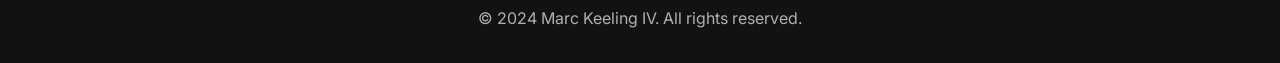
==== commit e477fd26: "Update verb tense" ====
--- a/index.html
+++ b/index.html
@@ -160,7 +160,7 @@
                         </p>
                         <p class="about-paragraph">
                             My approach to data engineering is rooted in Stoic principles - focusing on what I can control, 
-                            continuous improvement, and delivering practical solutions that drive real business value. I believe 
+                            continuously improving, and delivering practical solutions that drive real business value. I believe 
                             in the power of well-architected data systems to transform organizations and enable data-driven decision making.
                         </p>
                         <p class="about-paragraph">
@@ -200,8 +200,8 @@
                                 <div class="experience-content">
                                     <ul class="experience-description">
                                         <li>Accelerated adoption of modern analytics engineering and reduce repetitive dev work</li>
-                                        <li>Fostering and encouraging AI driven workflows and tool adoption</li>
-                                        <li>Hosted weekly dbt workshops, creating an AI “prompt library” for code generation, and set coding/documentation standards</li>
+                                        <li>Fostered and encouraged AI driven workflows and tool adoption</li>
+                                        <li>Hosted weekly dbt workshops, created an AI “prompt library” for code generation, and set coding/documentation standards</li>
                                         <li>Currently preparing team to migrate to the cloud. Dockerized and k8s ready with CI/CD enabled</li>
                                         <li>Trained team of 6 data engineers how to build data robust pipelines</li>
                                         <li>Reduced repetitive coding by 50%, sped up report/model deployment, and fostered a culture of innovation for 20+ data scientists and analysts</li>
@@ -307,7 +307,7 @@
                                 <div class="experience-content">
                                     <ul class="experience-description">
                                         <li>Automated user provisioning process saving 82+ man hours per week and $225K/ year</li>
-                                        <li>Maintained Business Objects, QlikView, and Tableau Servers. (8,200+ users)</li>
+                                        <li>Maintained Business Objects, QlikView, and Tableau Servers (8,200+ users)</li>
                                         <li>Developed and deployed Tableau Dashboards for reporting purposes</li>
                                         <li>Created Business Objects Universes using IDT (Information Design Tool)</li>
                                         <li>Recovered and upgraded Business Objects platform</li>
@@ -323,7 +323,7 @@
                             <div class="experience-card">
                                 <div class="experience-header">
                                     <div class="experience-title-group">
-                                        <h3 class="experience-title">Sgt., Secret Security Clearance</h3>
+                                        <h3 class="experience-title">Sgt. Secret Security Clearance</h3>
                                         <h4 class="experience-company">National Guard</h4>
                                     </div>
                                     <span class="experience-period">Feb 2006–May 2017</span>
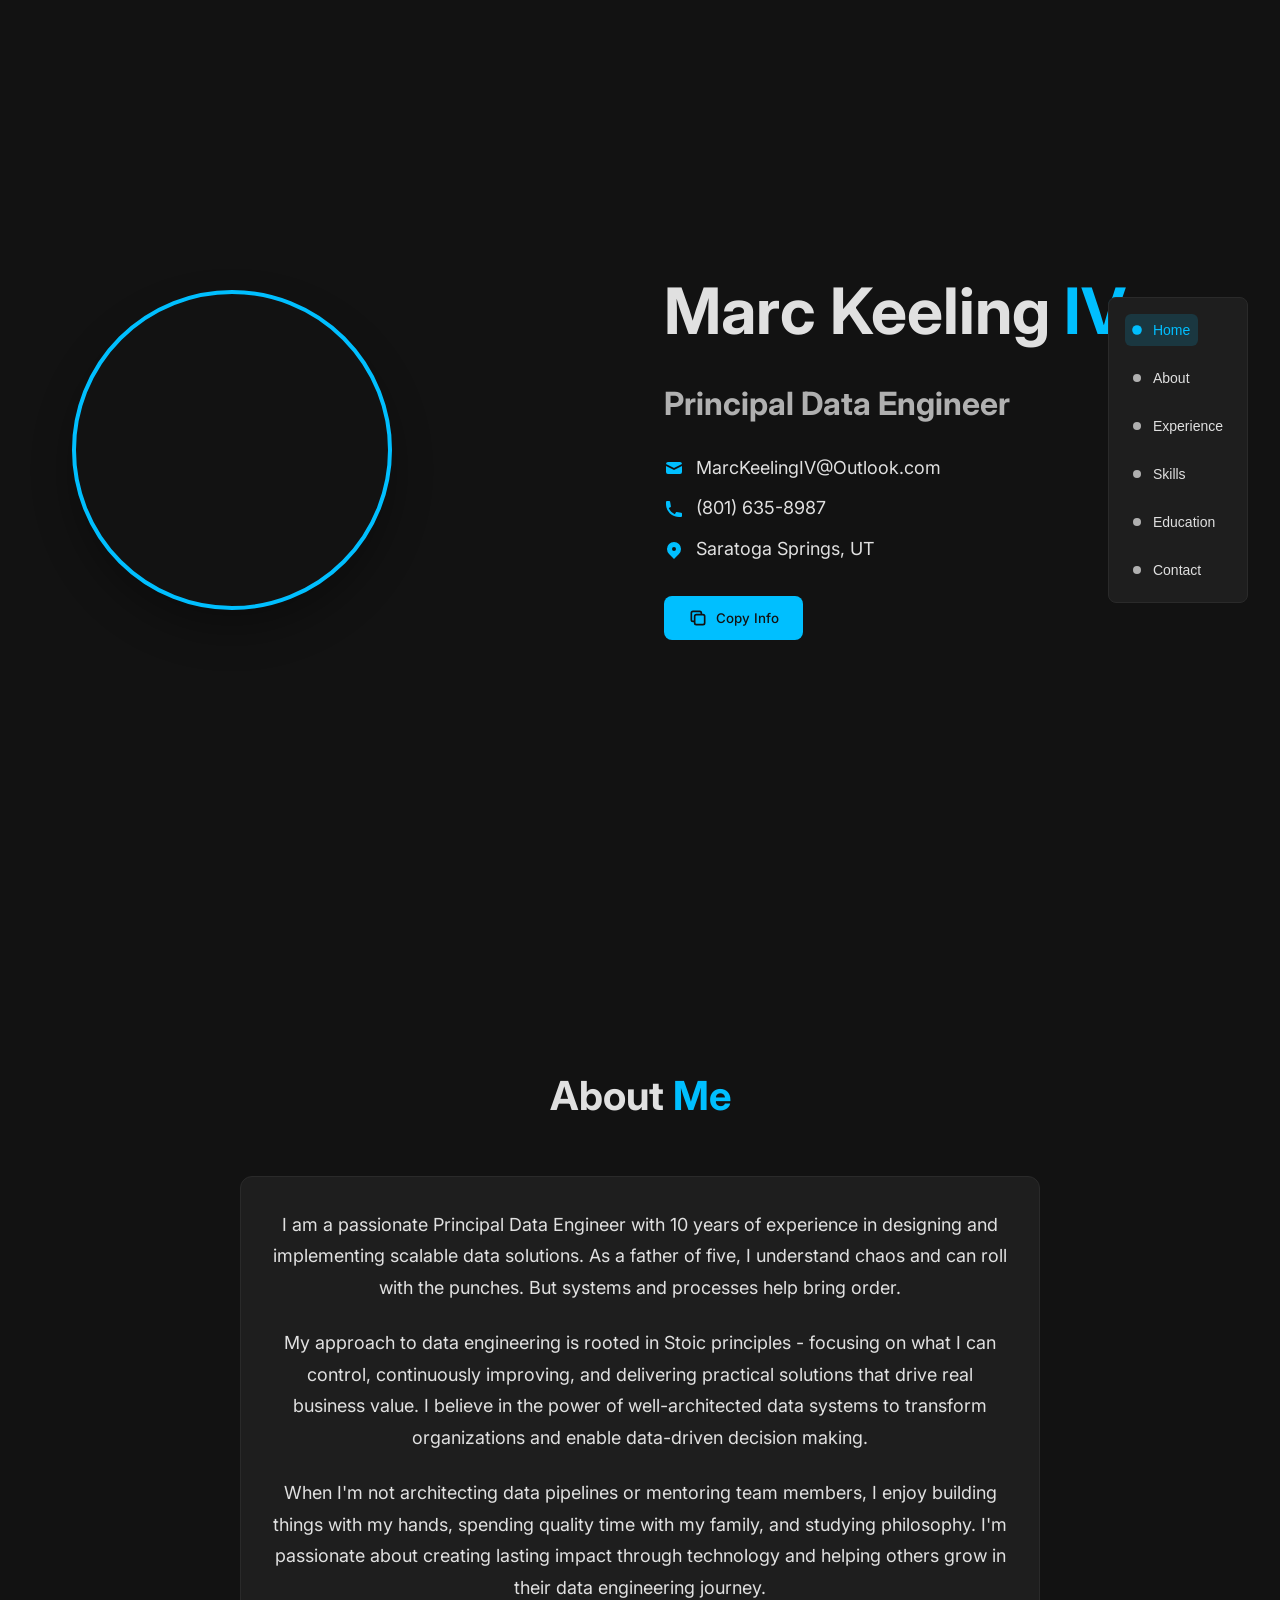
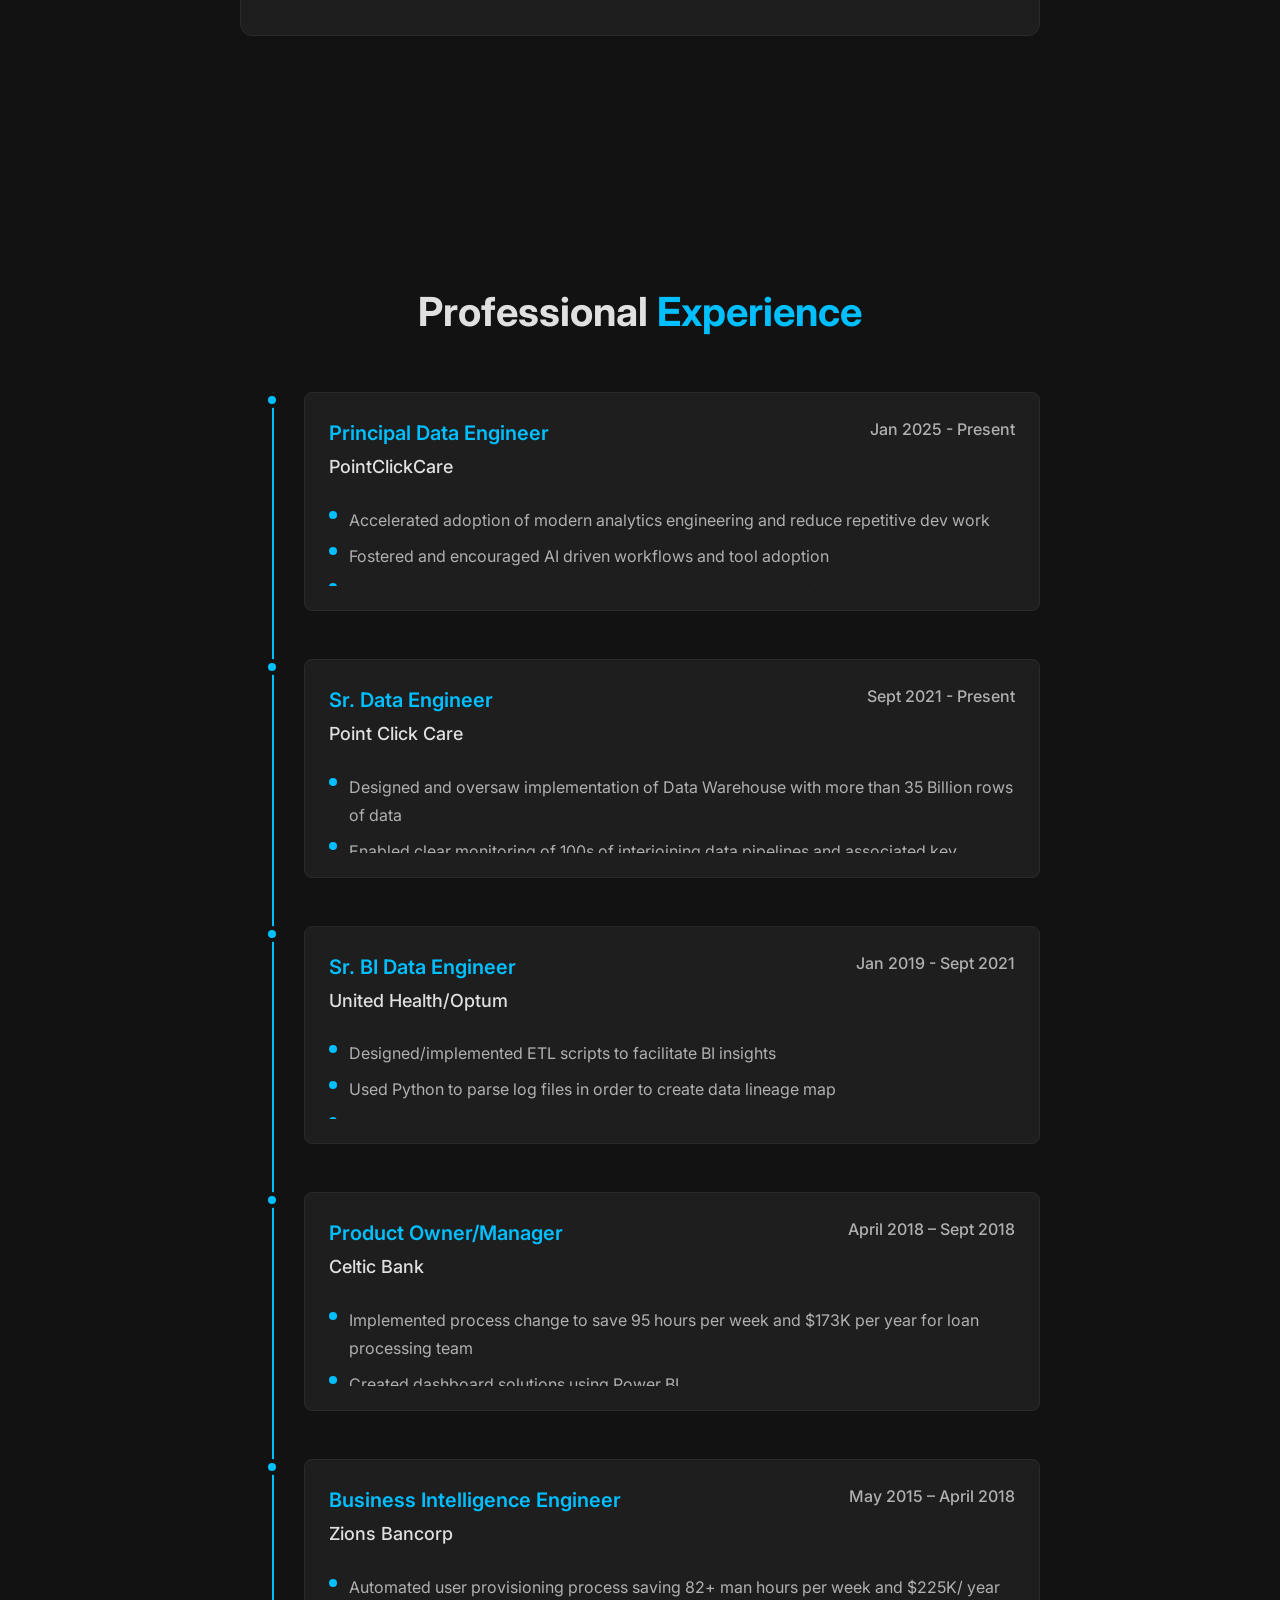
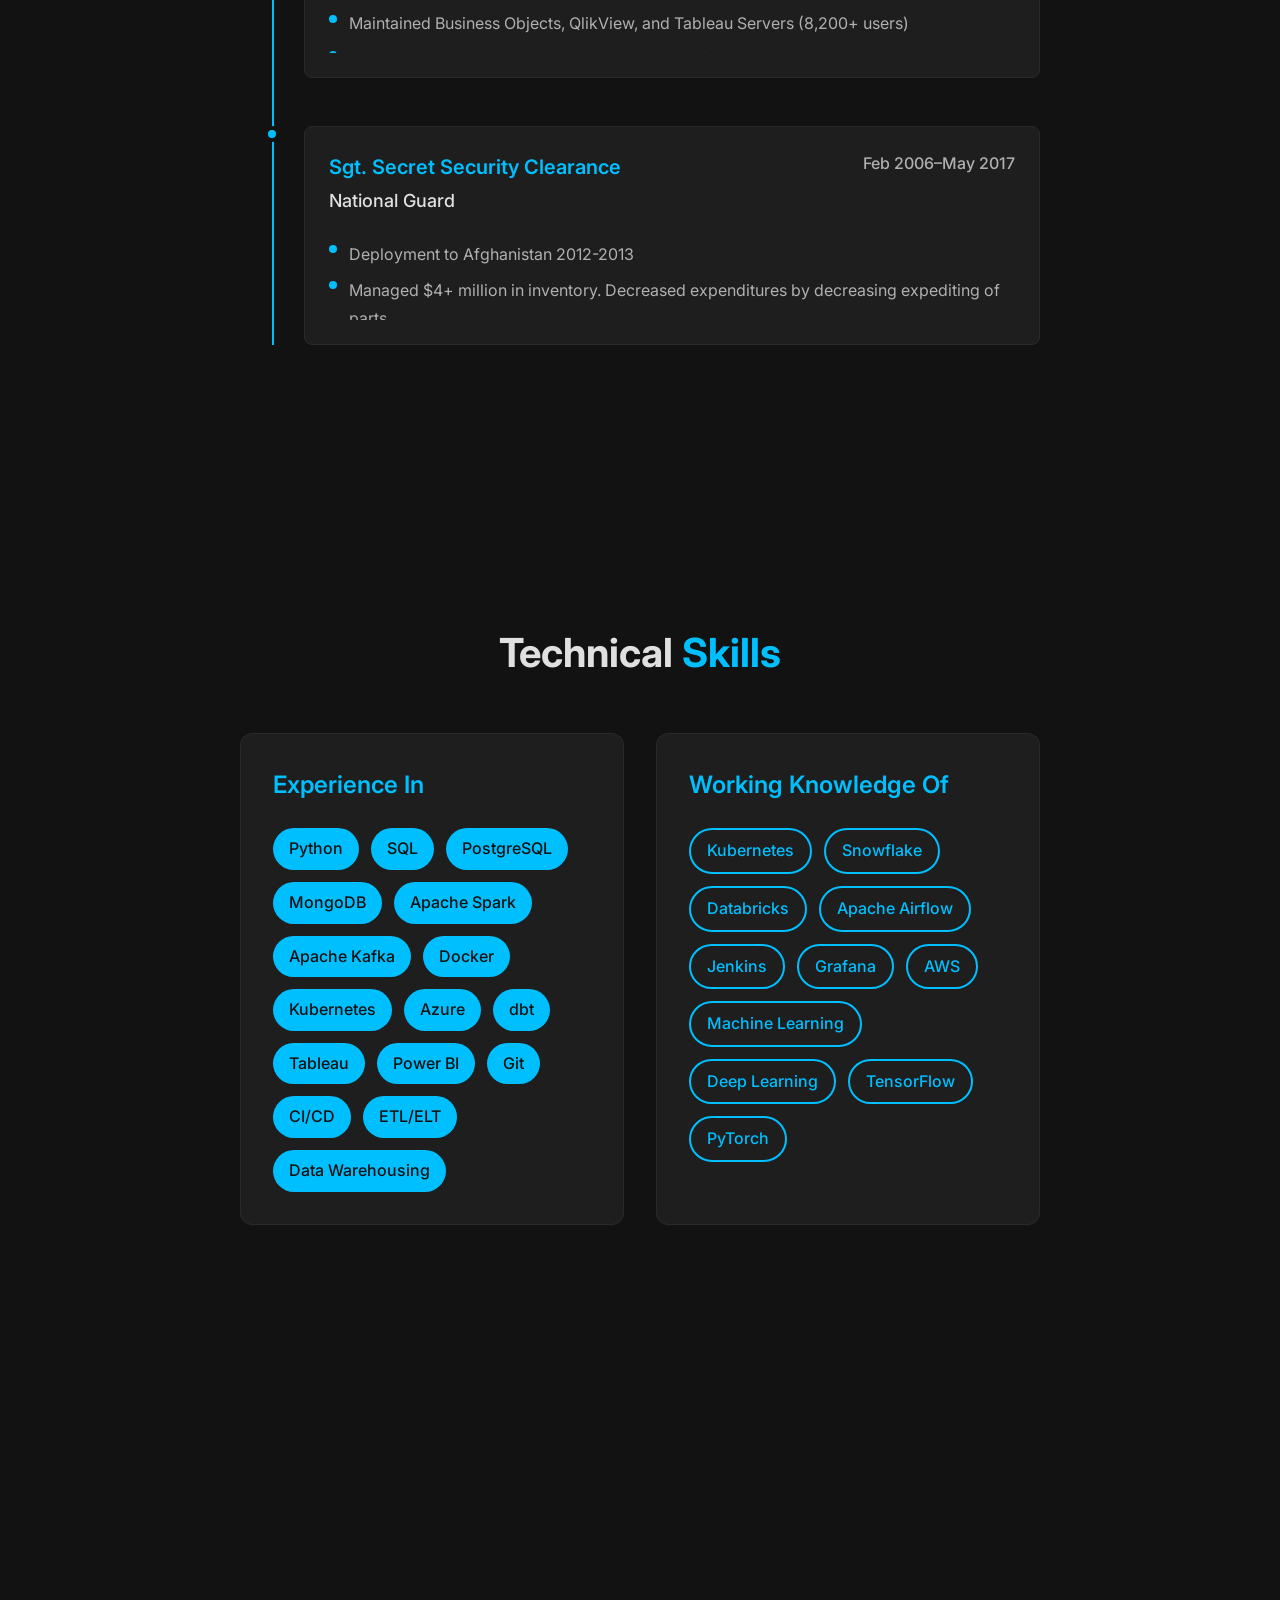
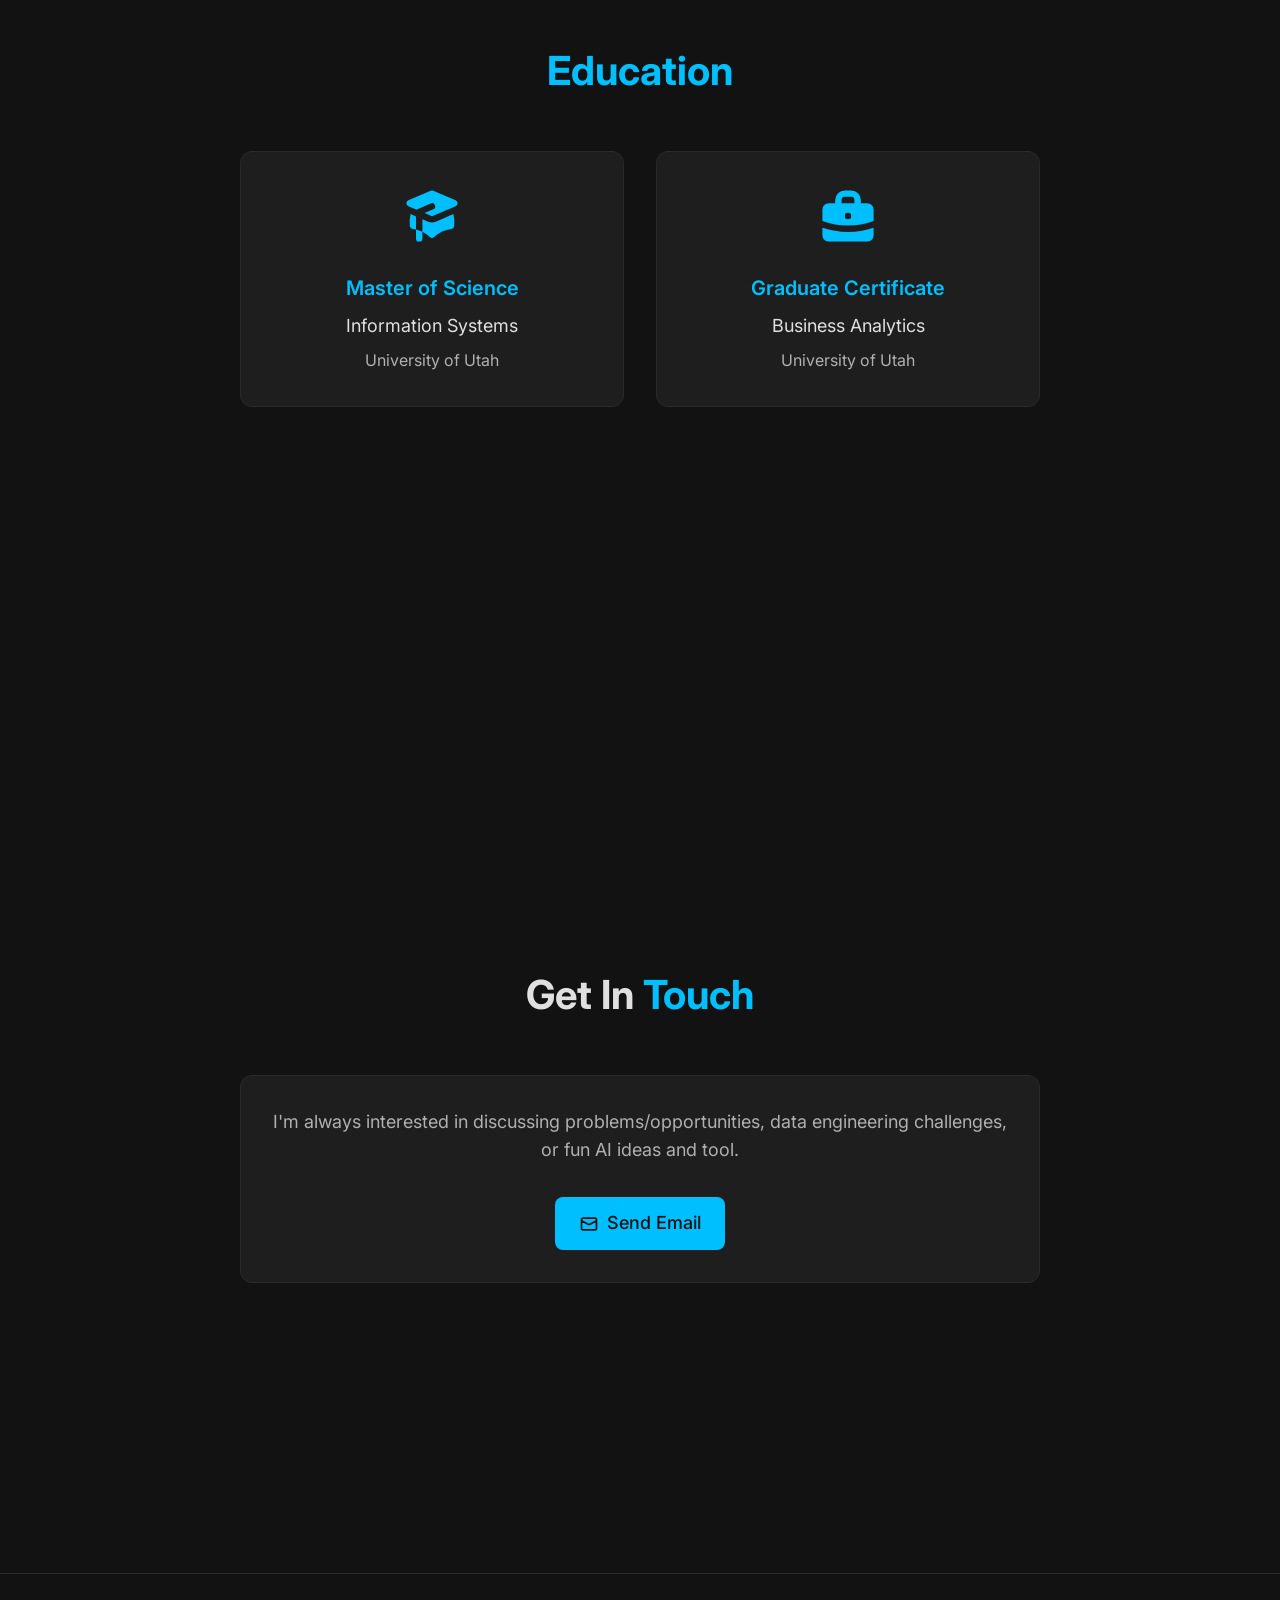
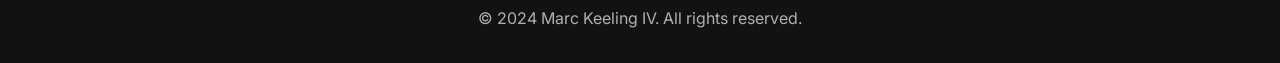
==== commit 124be359: "modified skills" ====
--- a/index.html
+++ b/index.html
@@ -342,7 +342,6 @@
                         </div>
                     </div>
                 </div>
-            </div>
         </section>
 
         <!-- Skills Section -->
@@ -365,9 +364,7 @@
                             <span class="skill-tag-primary">Apache Kafka</span>
                             <span class="skill-tag-primary">Docker</span>
                             <span class="skill-tag-primary">Kubernetes</span>
-                            <span class="skill-tag-primary">AWS</span>
                             <span class="skill-tag-primary">Azure</span>
-                            <span class="skill-tag-primary">Apache Airflow</span>
                             <span class="skill-tag-primary">dbt</span>
                             <span class="skill-tag-primary">Tableau</span>
                             <span class="skill-tag-primary">Power BI</span>
@@ -382,17 +379,13 @@
                     <div class="card fade-in">
                         <h3 class="skills-category-title">Working Knowledge Of</h3>
                         <div class="skills-tags">
-                            <span class="skill-tag-secondary">Scala</span>
-                            <span class="skill-tag-secondary">Java</span>
-                            <span class="skill-tag-secondary">R</span>
+                            <span class="skill-tag-secondary">Kubernetes</span>
                             <span class="skill-tag-secondary">Snowflake</span>
                             <span class="skill-tag-secondary">Databricks</span>
-                            <span class="skill-tag-secondary">Apache Flink</span>
-                            <span class="skill-tag-secondary">Redis</span>
-                            <span class="skill-tag-secondary">Elasticsearch</span>
-                            <span class="skill-tag-secondary">Terraform</span>
+                            <span class="skill-tag-secondary">Apache Airflow</span>
                             <span class="skill-tag-secondary">Jenkins</span>
                             <span class="skill-tag-secondary">Grafana</span>
+                            <span class="skill-tag-secondary">AWS</span>
                             <span class="skill-tag-secondary">Machine Learning</span>
                             <span class="skill-tag-secondary">Deep Learning</span>
                             <span class="skill-tag-secondary">TensorFlow</span>
--- a/style.css
+++ b/style.css
@@ -511,7 +511,7 @@
 }
 
 .experience-card:hover .experience-content {
-  max-height: 24rem;
+  max-height: 35rem;
 }
 
 .experience-description {
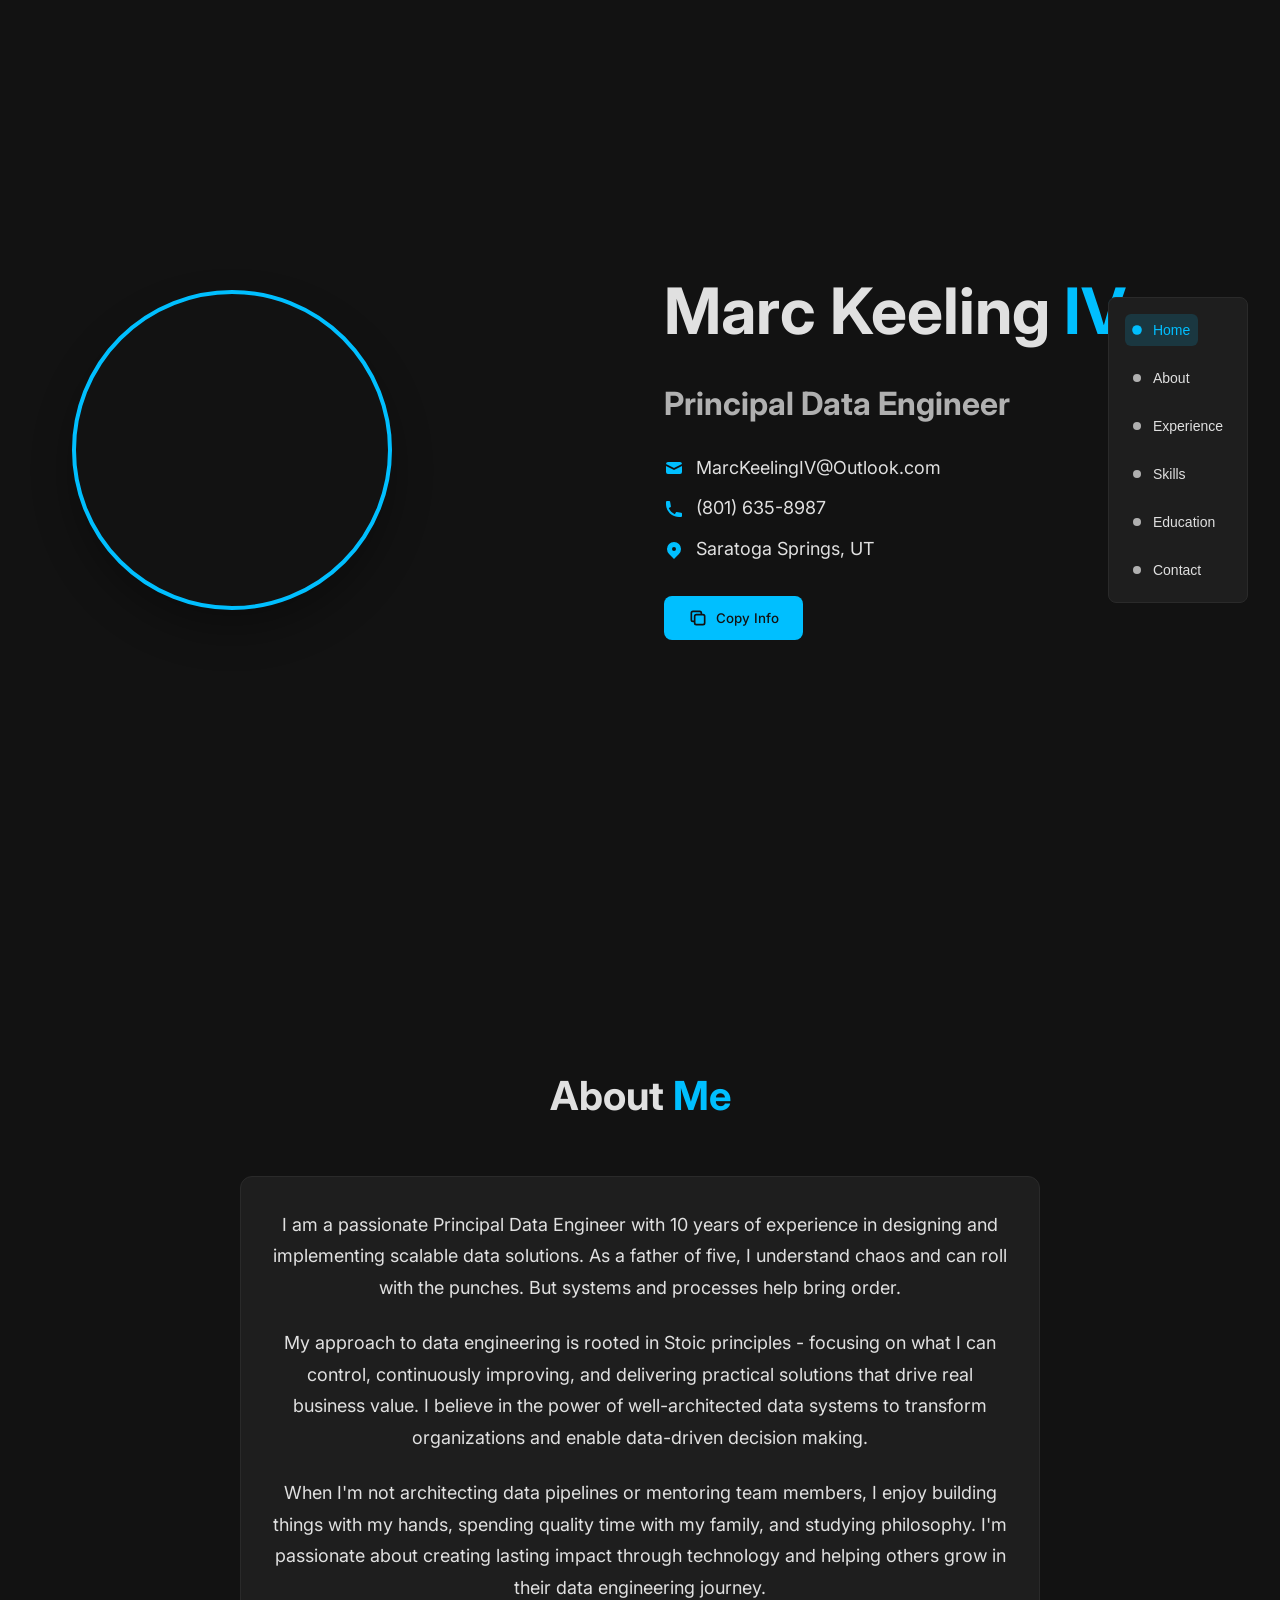
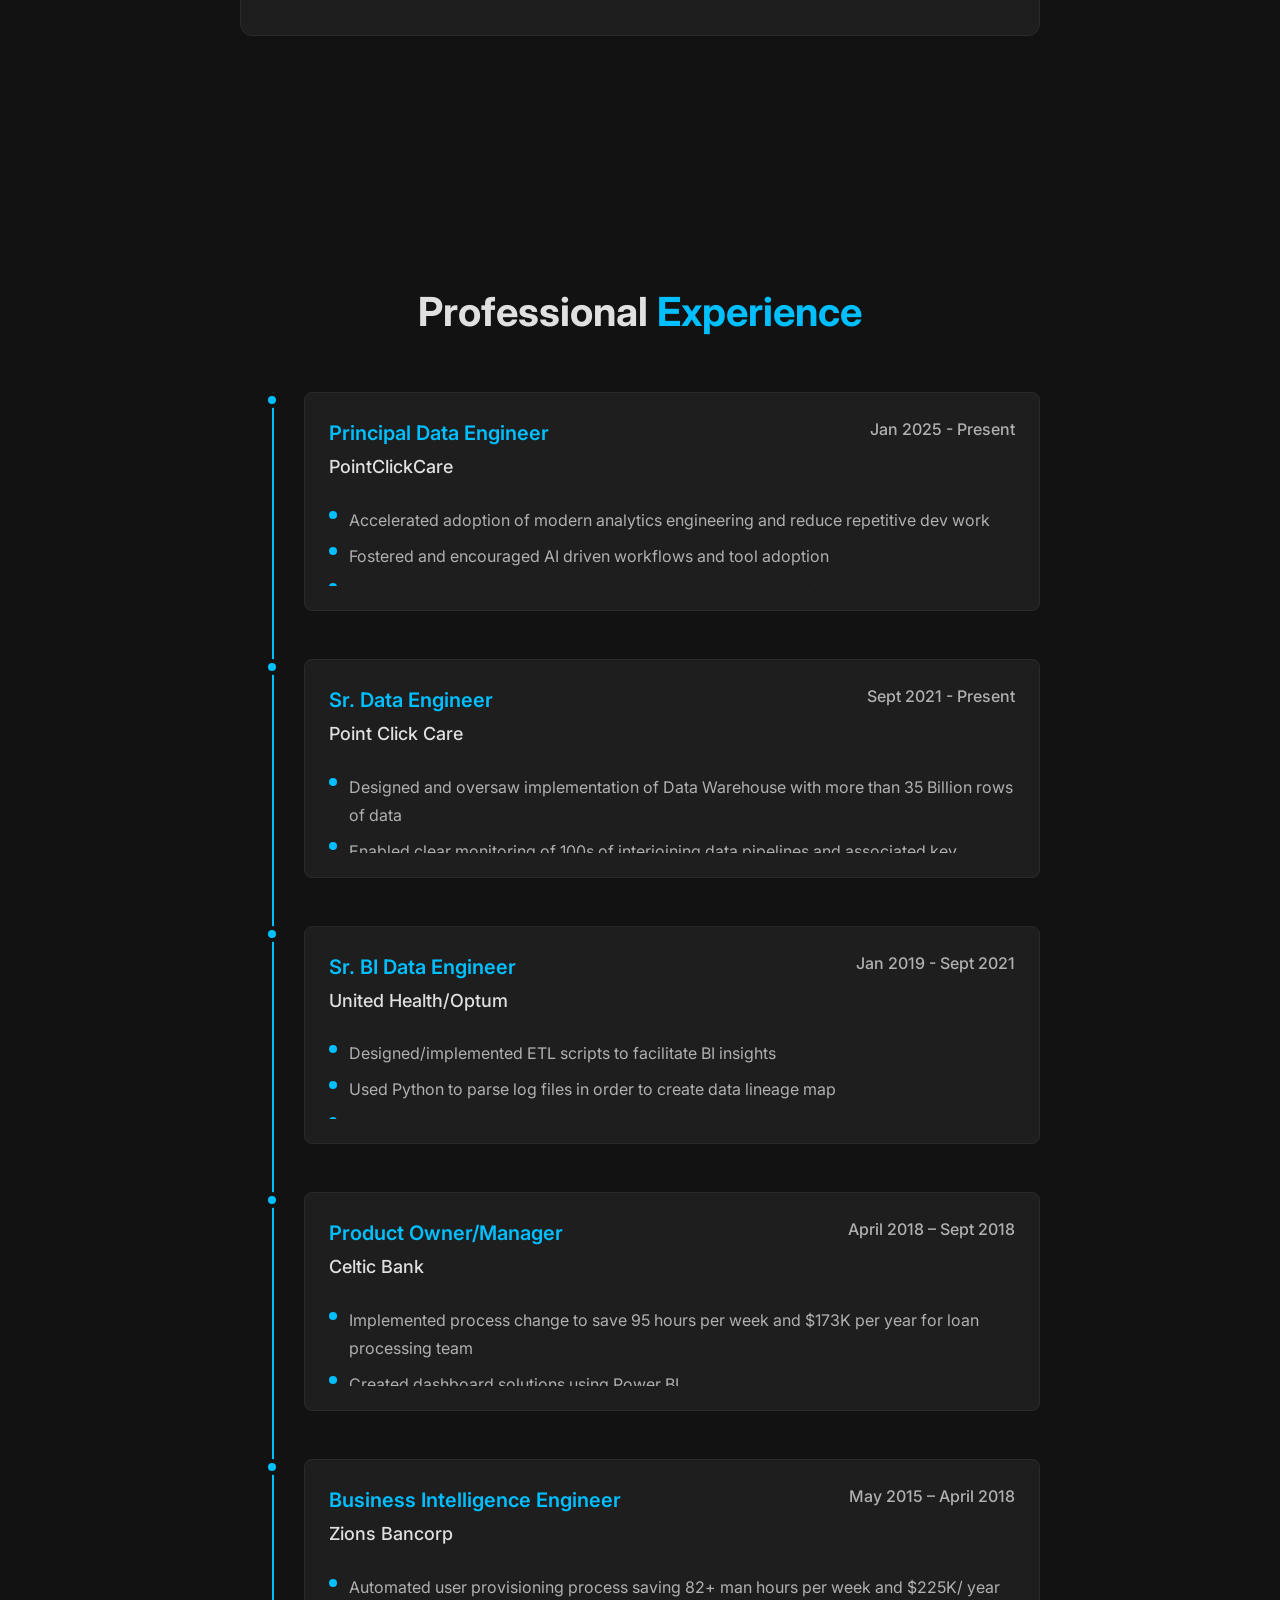
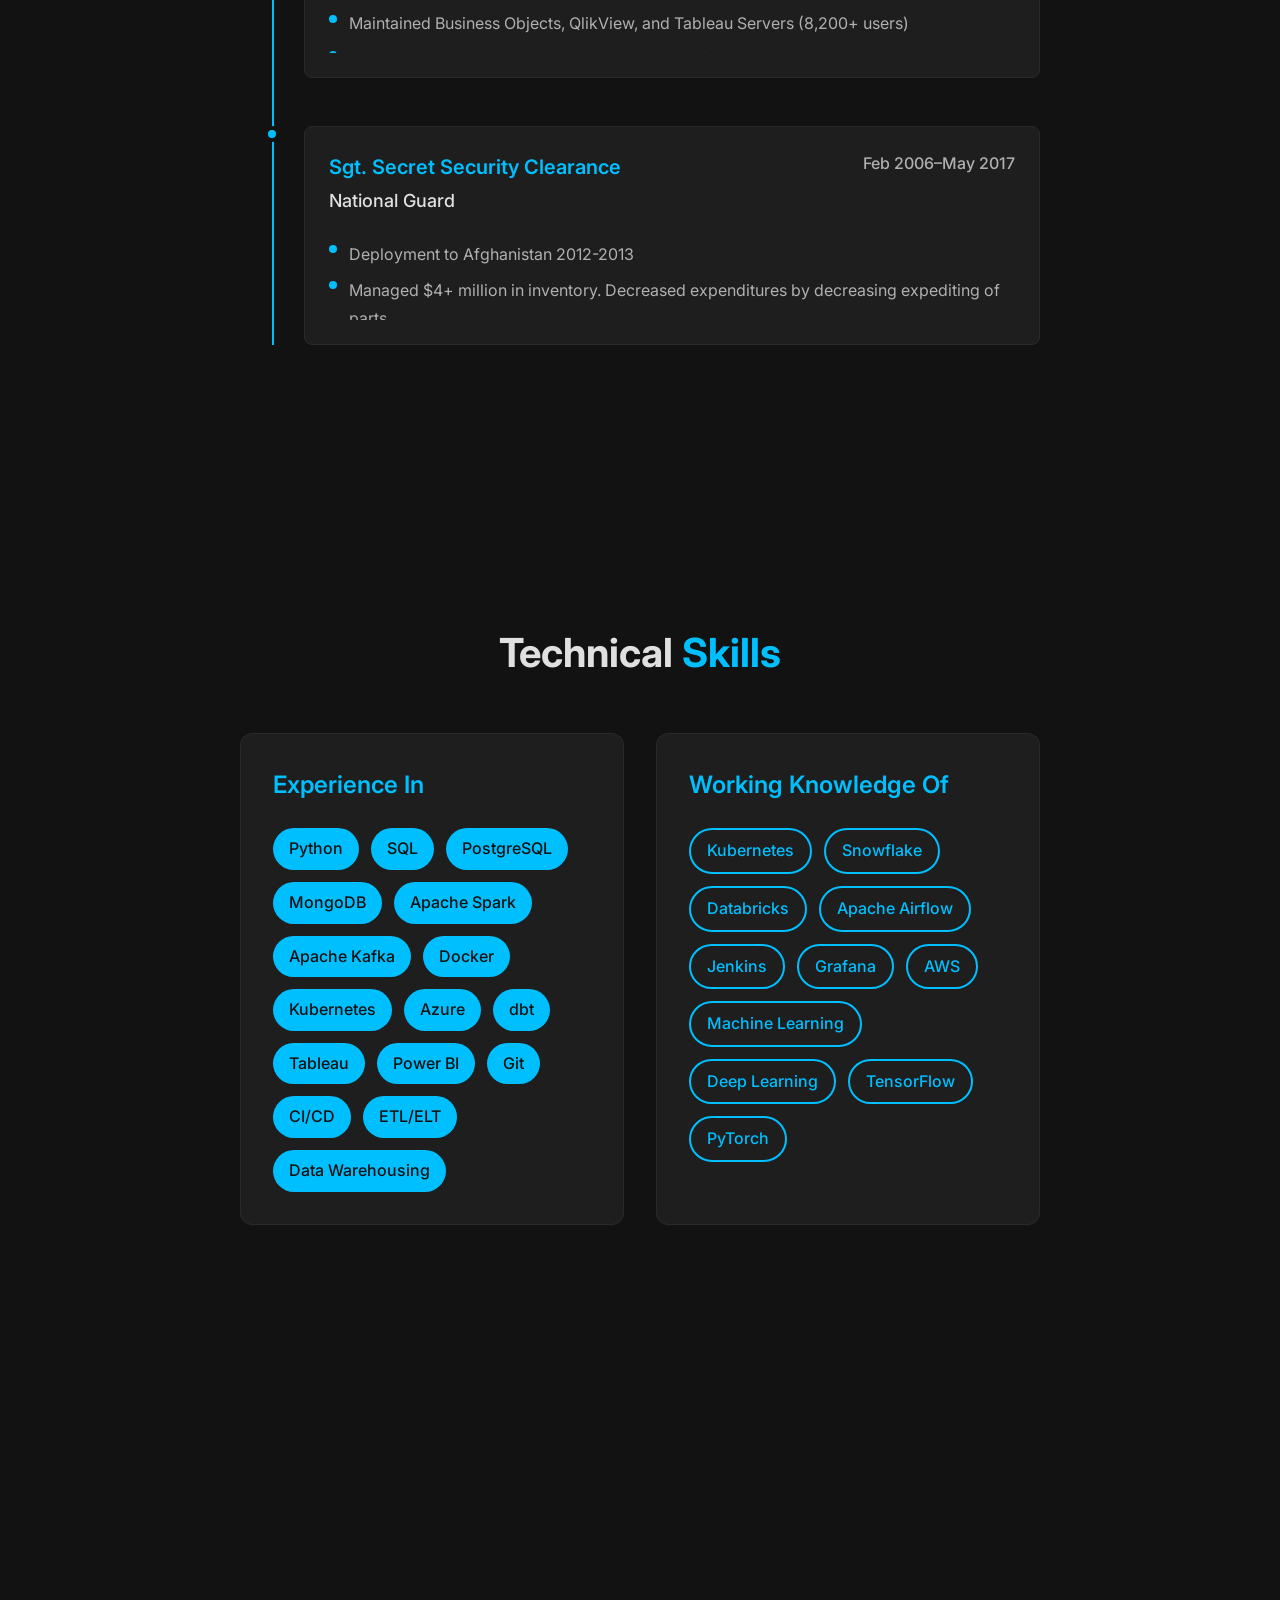
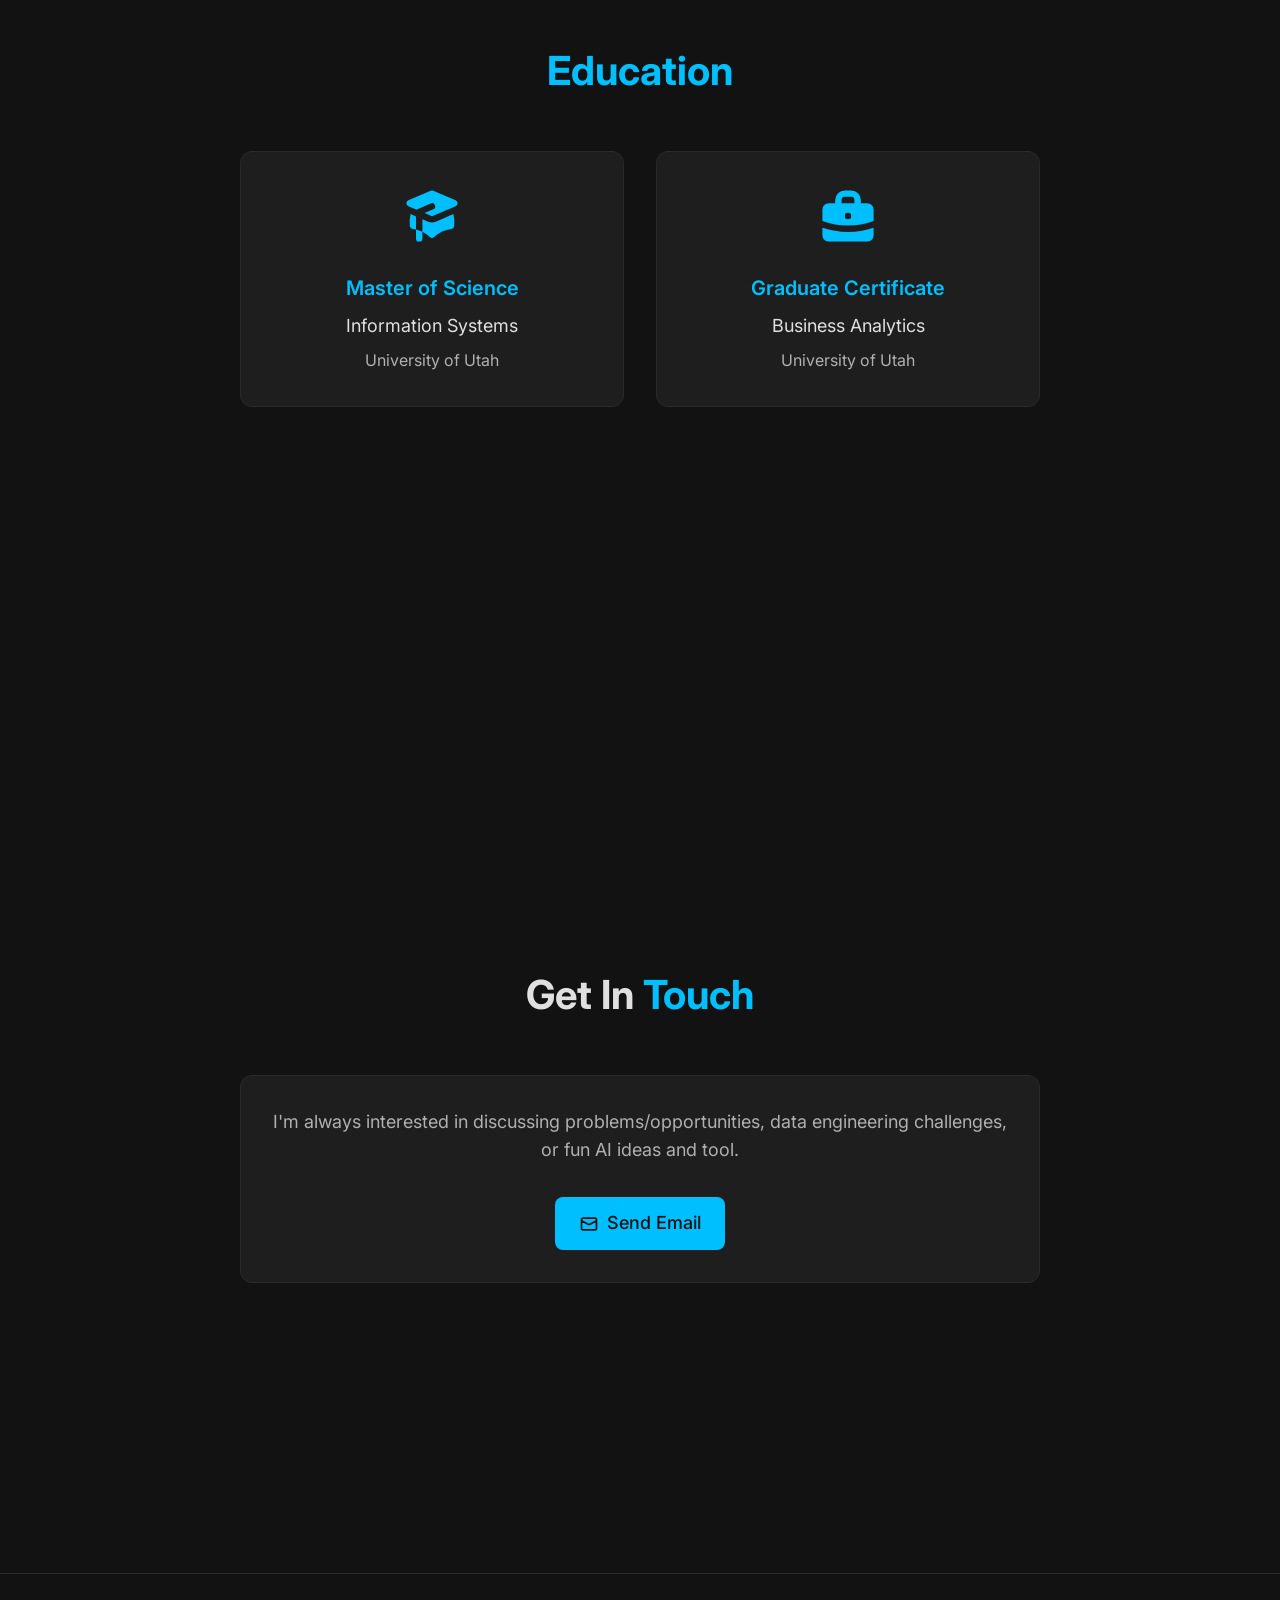
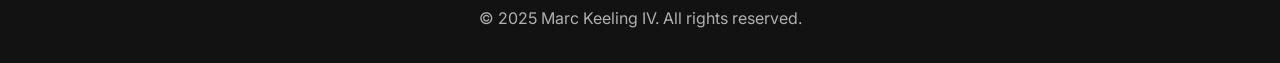
==== commit 4433ba95: "updated year" ====
--- a/index.html
+++ b/index.html
@@ -461,7 +461,7 @@
         <!-- Footer -->
         <footer class="footer">
             <div class="container">
-                <p>&copy; 2024 Marc Keeling IV. All rights reserved.</p>
+                <p>&copy; 2025 Marc Keeling IV. All rights reserved.</p>
             </div>
         </footer>
     </main>
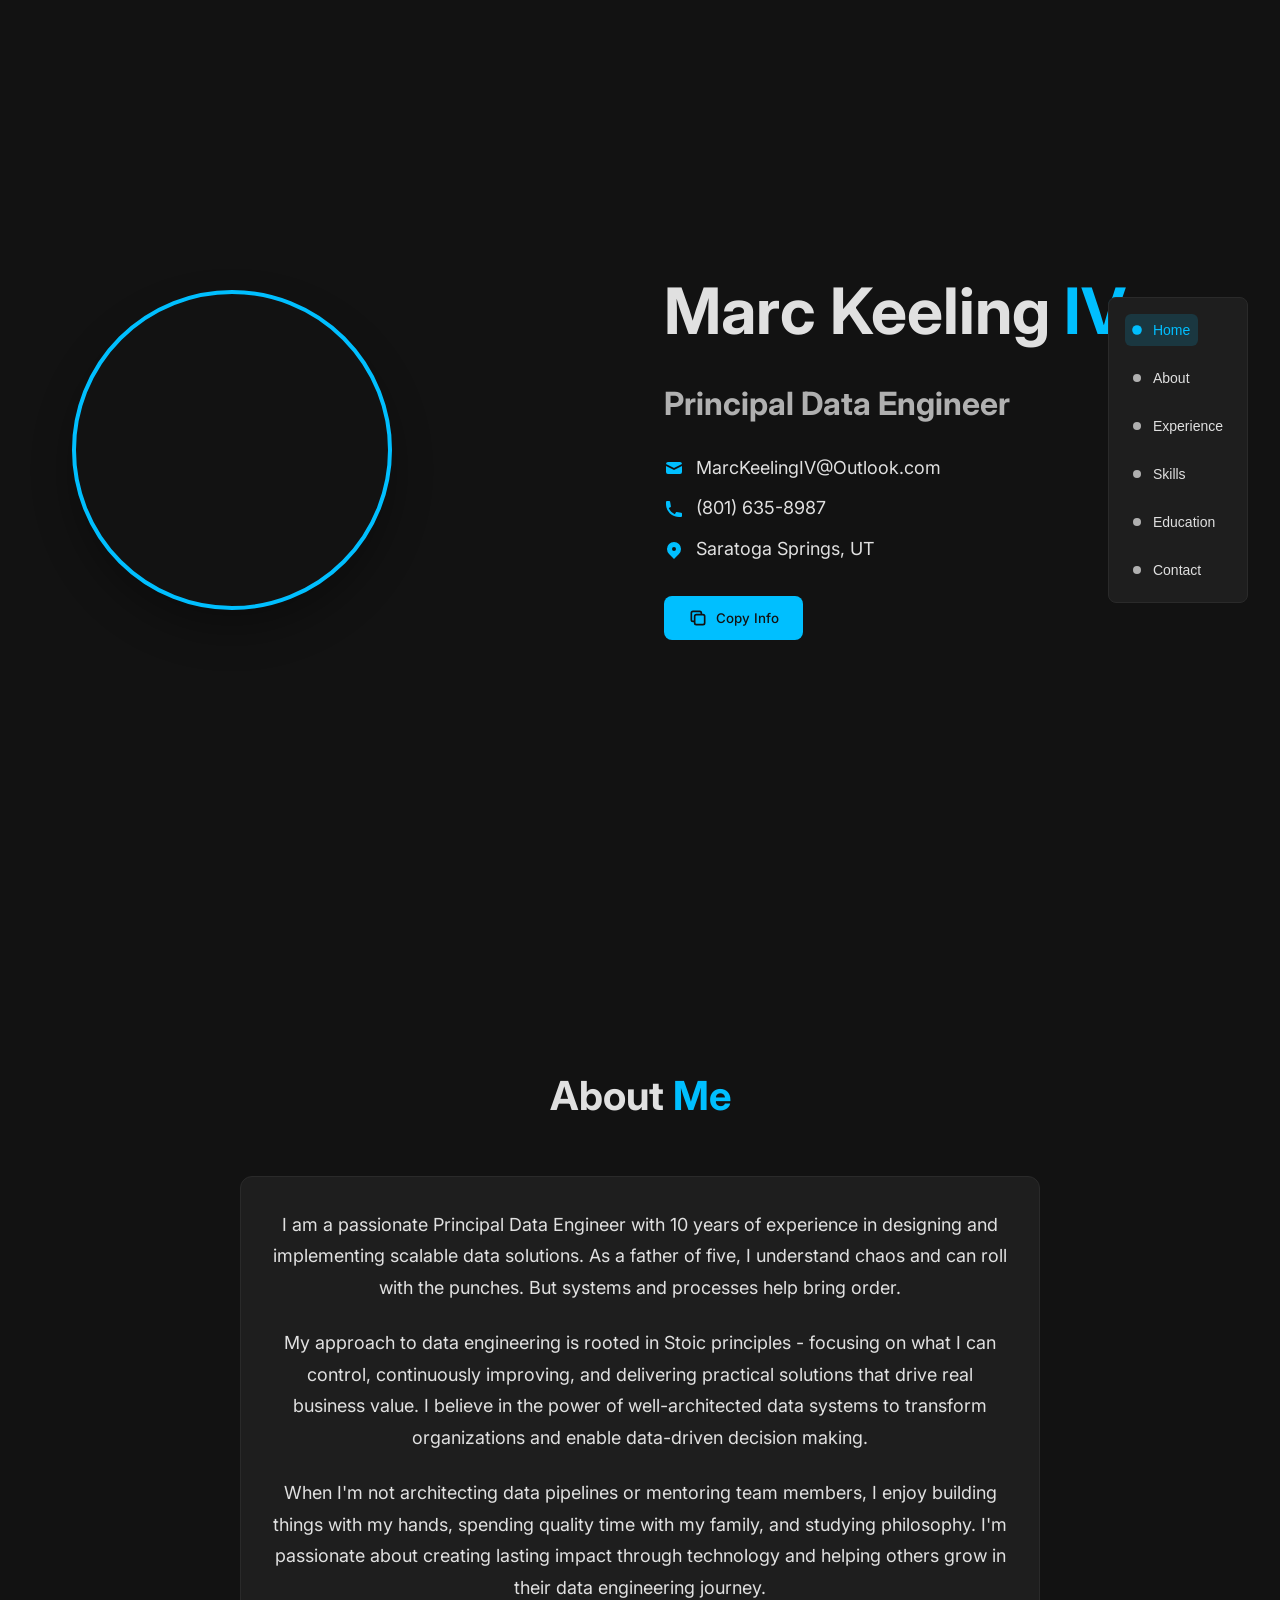
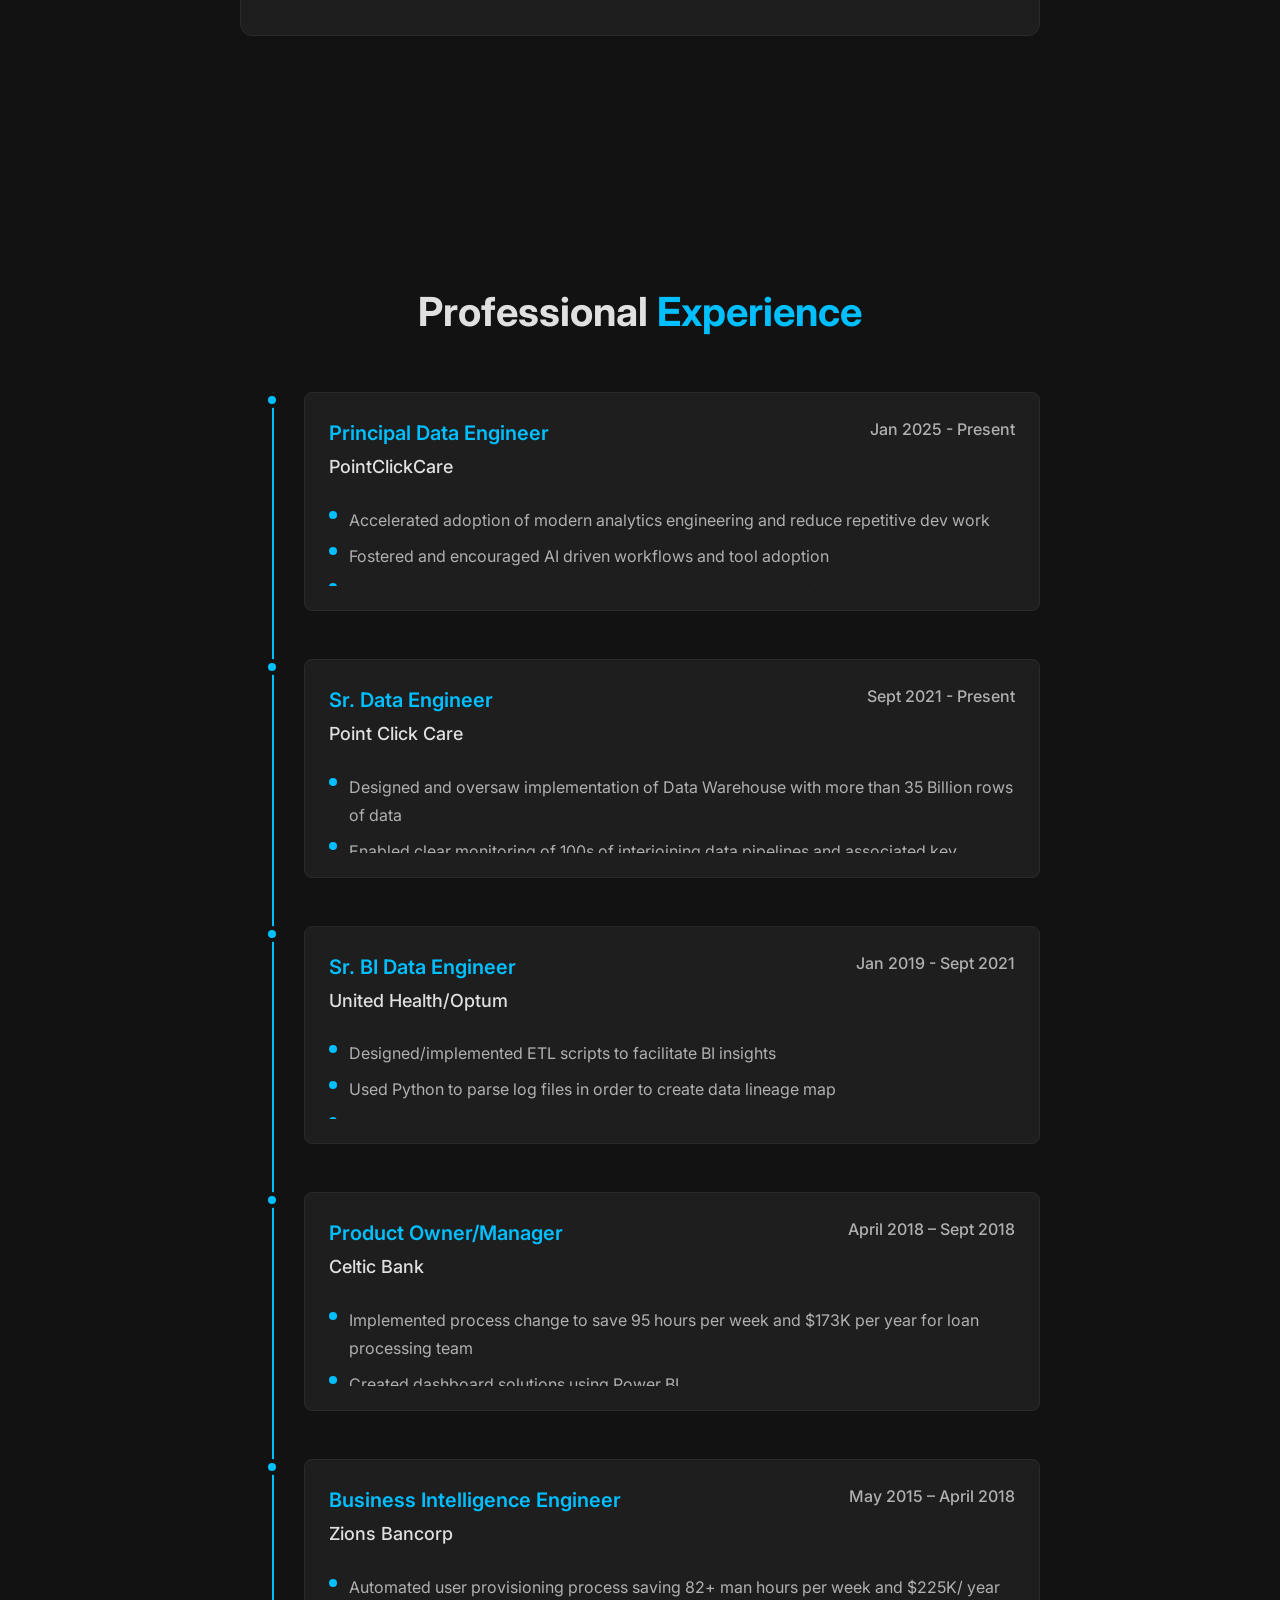
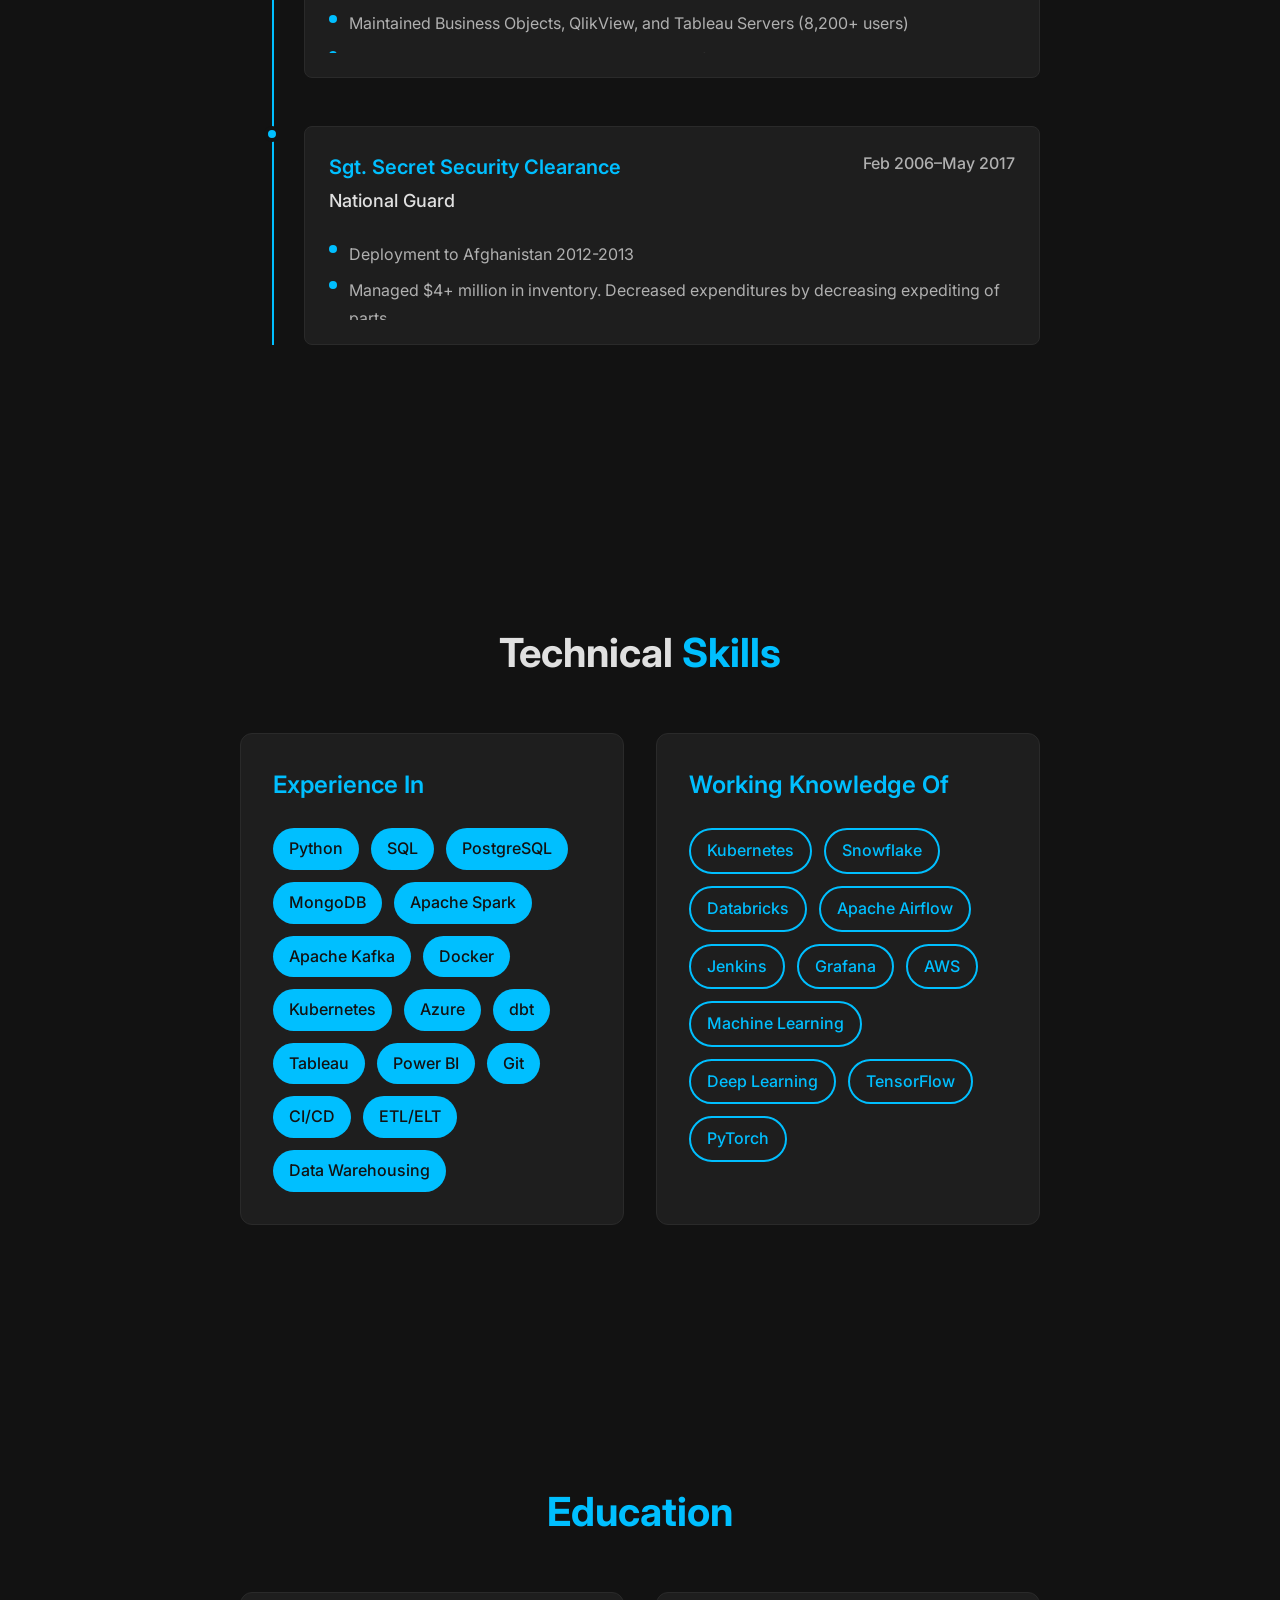
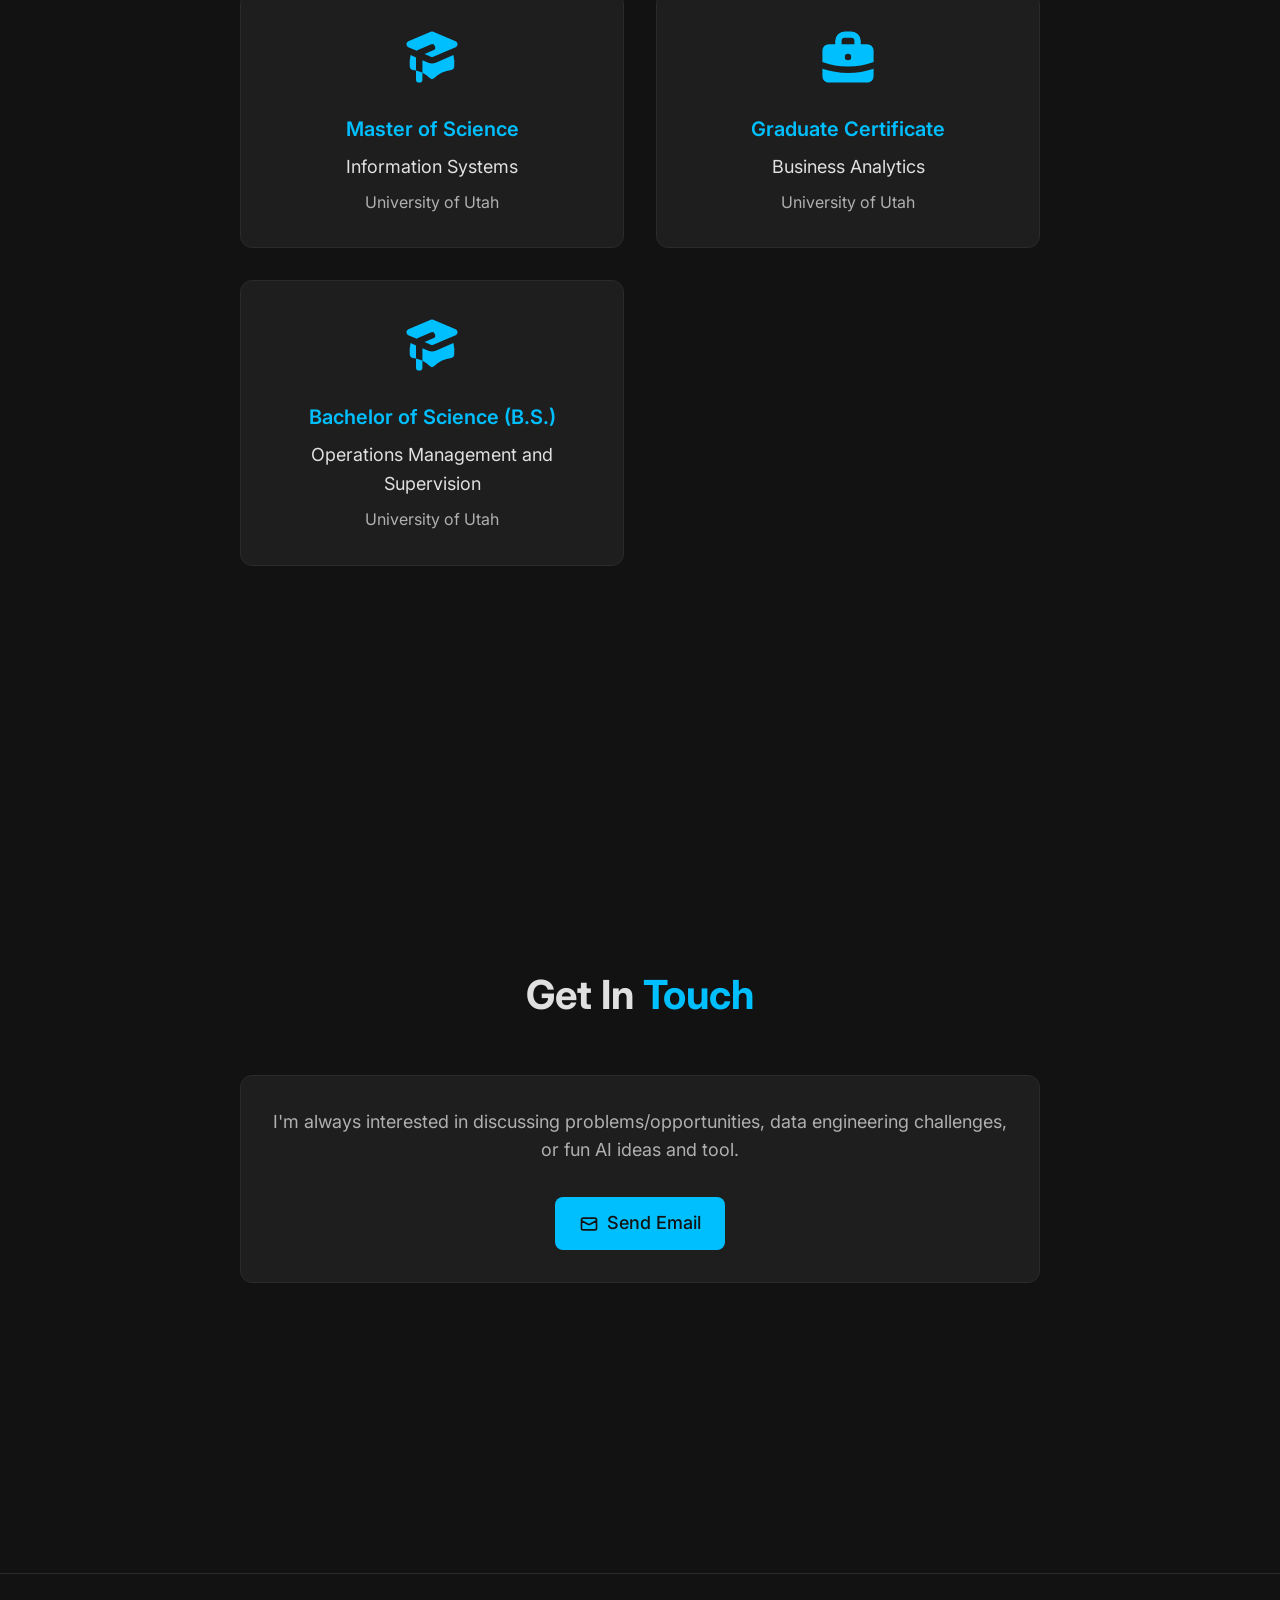
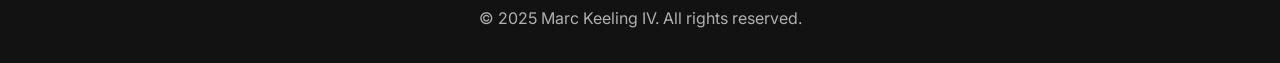
==== commit bcca66c2: "added bachelors" ====
--- a/index.html
+++ b/index.html
@@ -428,6 +428,18 @@
                         <p class="education-field">Business Analytics</p>
                         <p class="education-school">University of Utah</p>
                     </div>
+
+                    <!-- Bachelor's Degree -->
+                    <div class="card fade-in education-card">
+                        <div class="education-icon">
+                            <svg class="education-svg" fill="currentColor" viewBox="0 0 20 20">
+                                <path d="M10.394 2.08a1 1 0 00-.788 0l-7 3a1 1 0 000 1.84L5.25 8.051a.999.999 0 01.356-.257l4-1.714a1 1 0 11.788 1.84L7.667 9.088l1.94.831a1 1 0 00.787 0l7-3a1 1 0 000-1.84l-7-3zM3.31 9.397L5 10.12v4.102a8.969 8.969 0 00-1.05-.174 1 1 0 01-.89-.89 11.115 11.115 0 01.25-3.762zM9.3 16.573A9.026 9.026 0 007 14.935v-3.957l1.818.78a3 3 0 002.364 0l5.508-2.361a11.026 11.026 0 01.25 3.762 1 1 0 01-.89.89 8.968 8.968 0 00-5.35 2.524 1 1 0 01-1.4 0zM6 18a1 1 0 001-1v-2.065a8.935 8.935 0 00-2-.712V17a1 1 0 001 1z" />
+                            </svg>
+                        </div>
+                        <h3 class="education-degree">Bachelor of Science (B.S.)</h3>
+                        <p class="education-field">Operations Management and Supervision</p>
+                        <p class="education-school">University of Utah</p>
+                    </div>
                 </div>
             </div>
         </section>
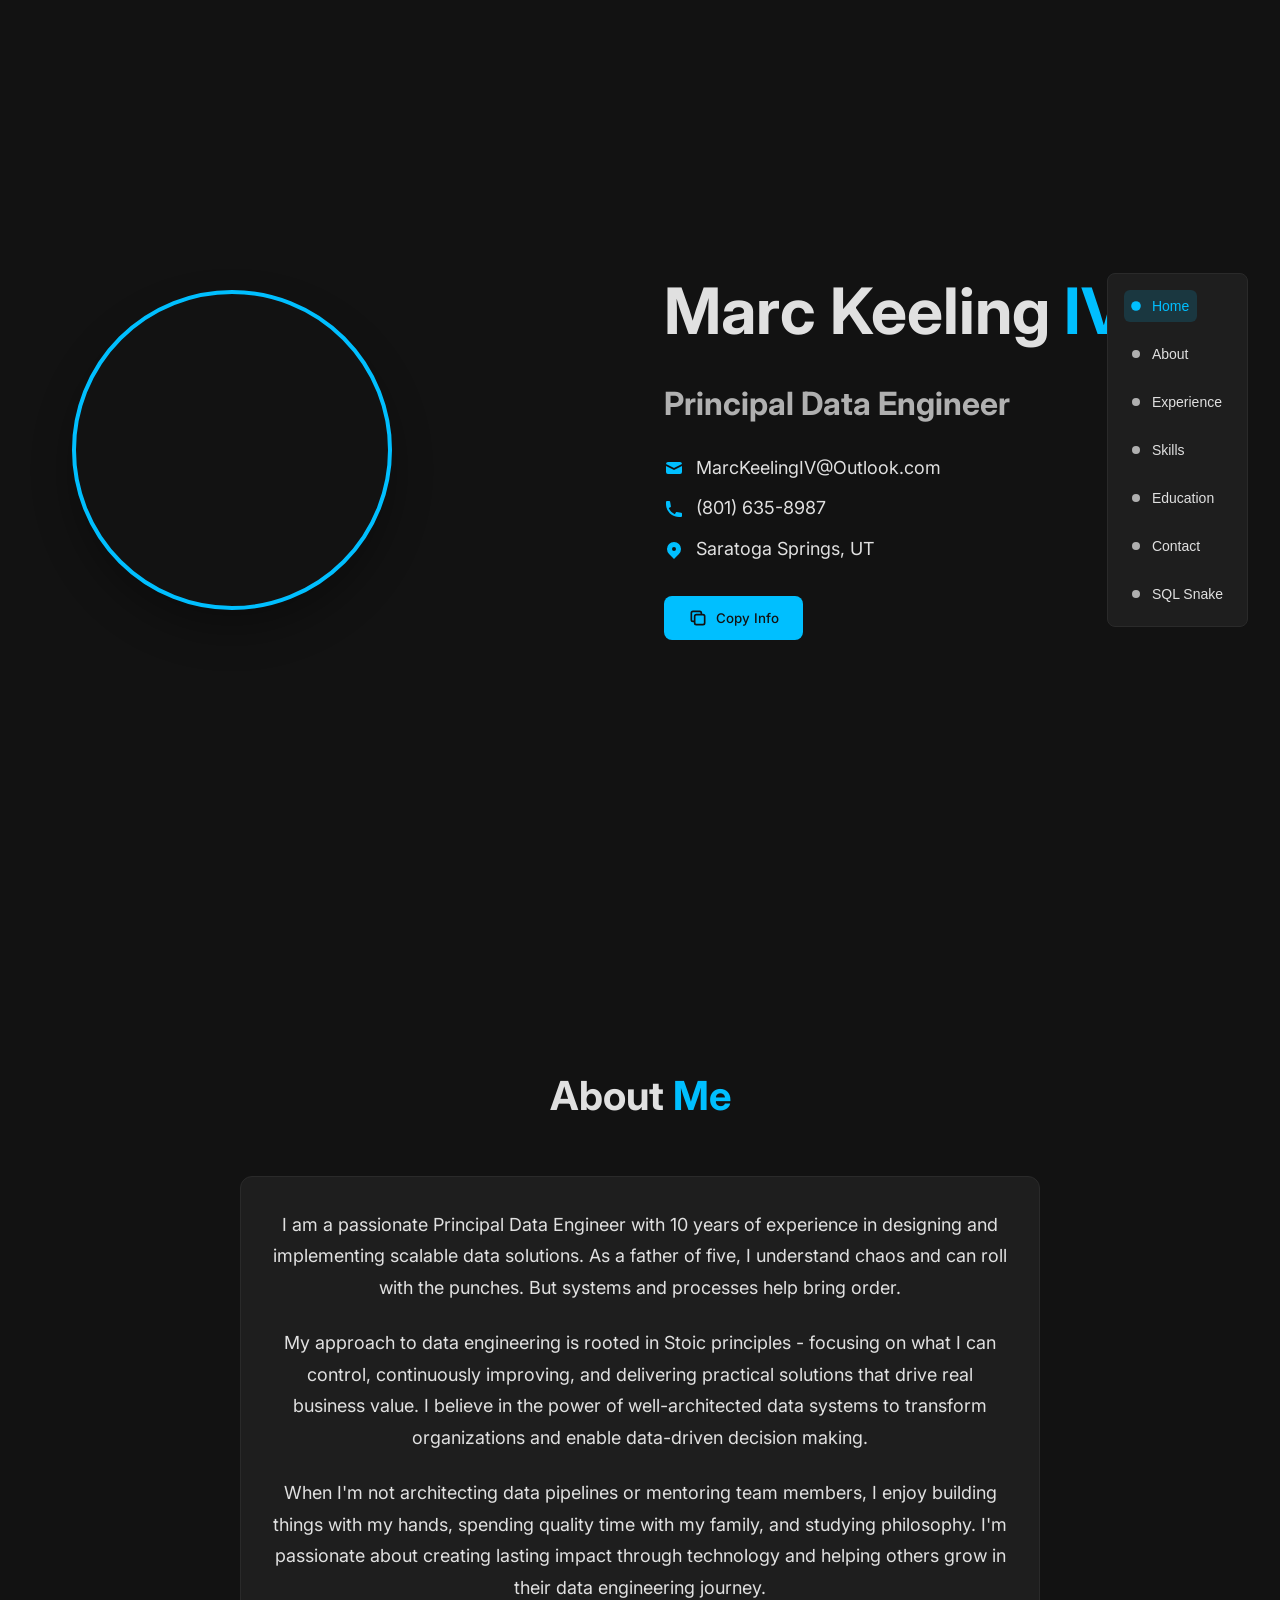
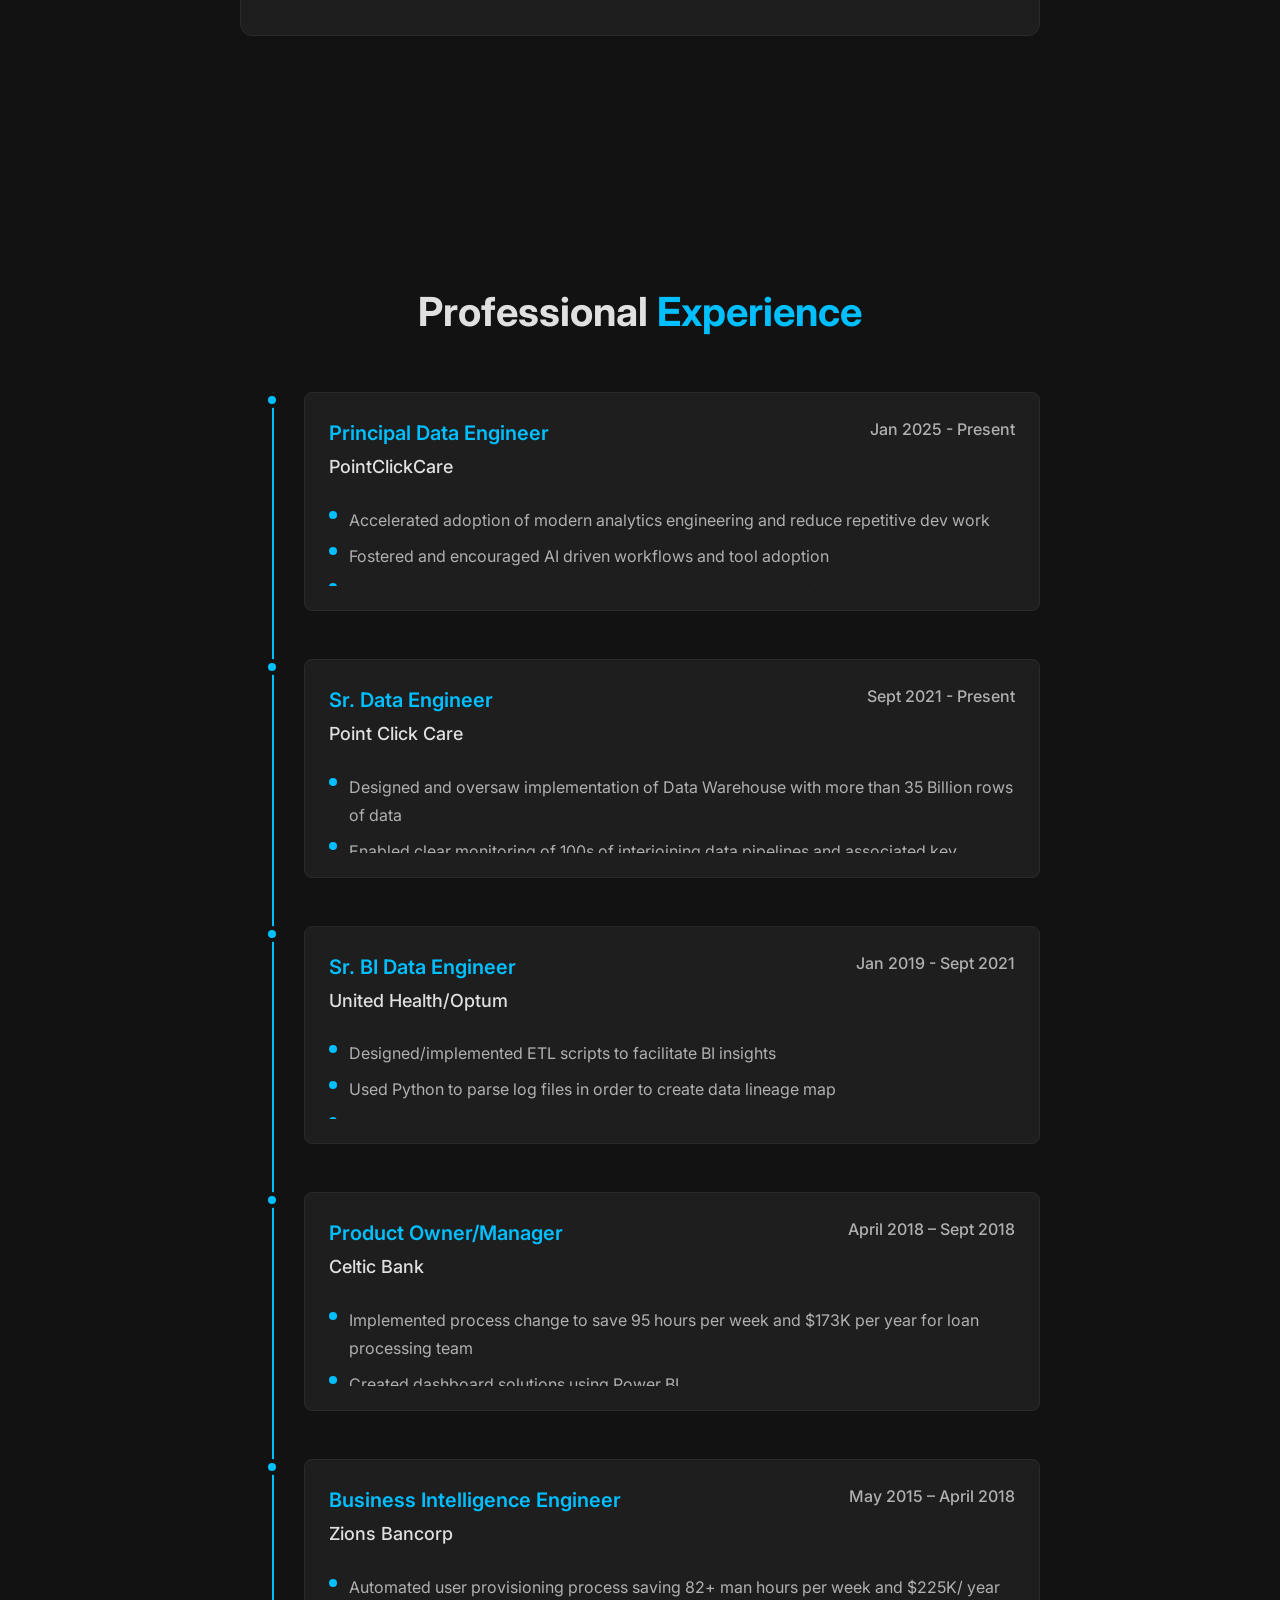
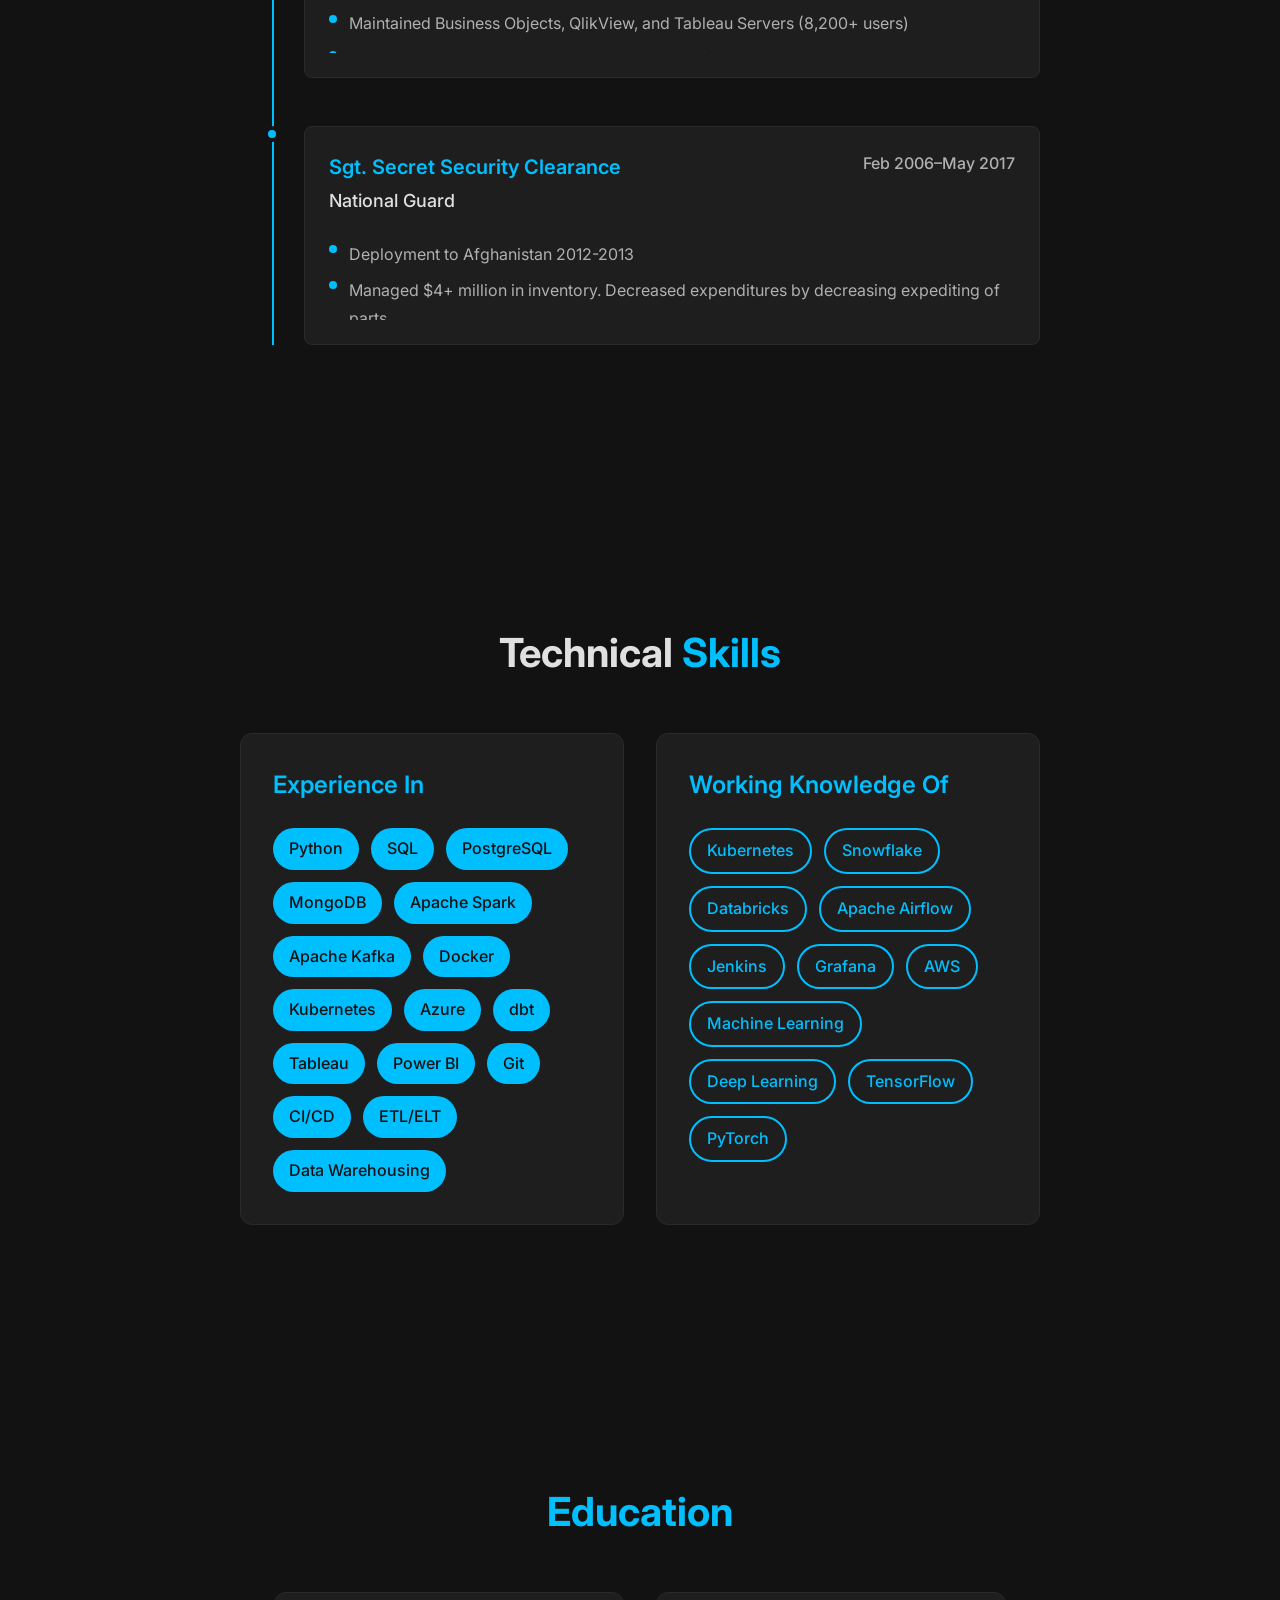
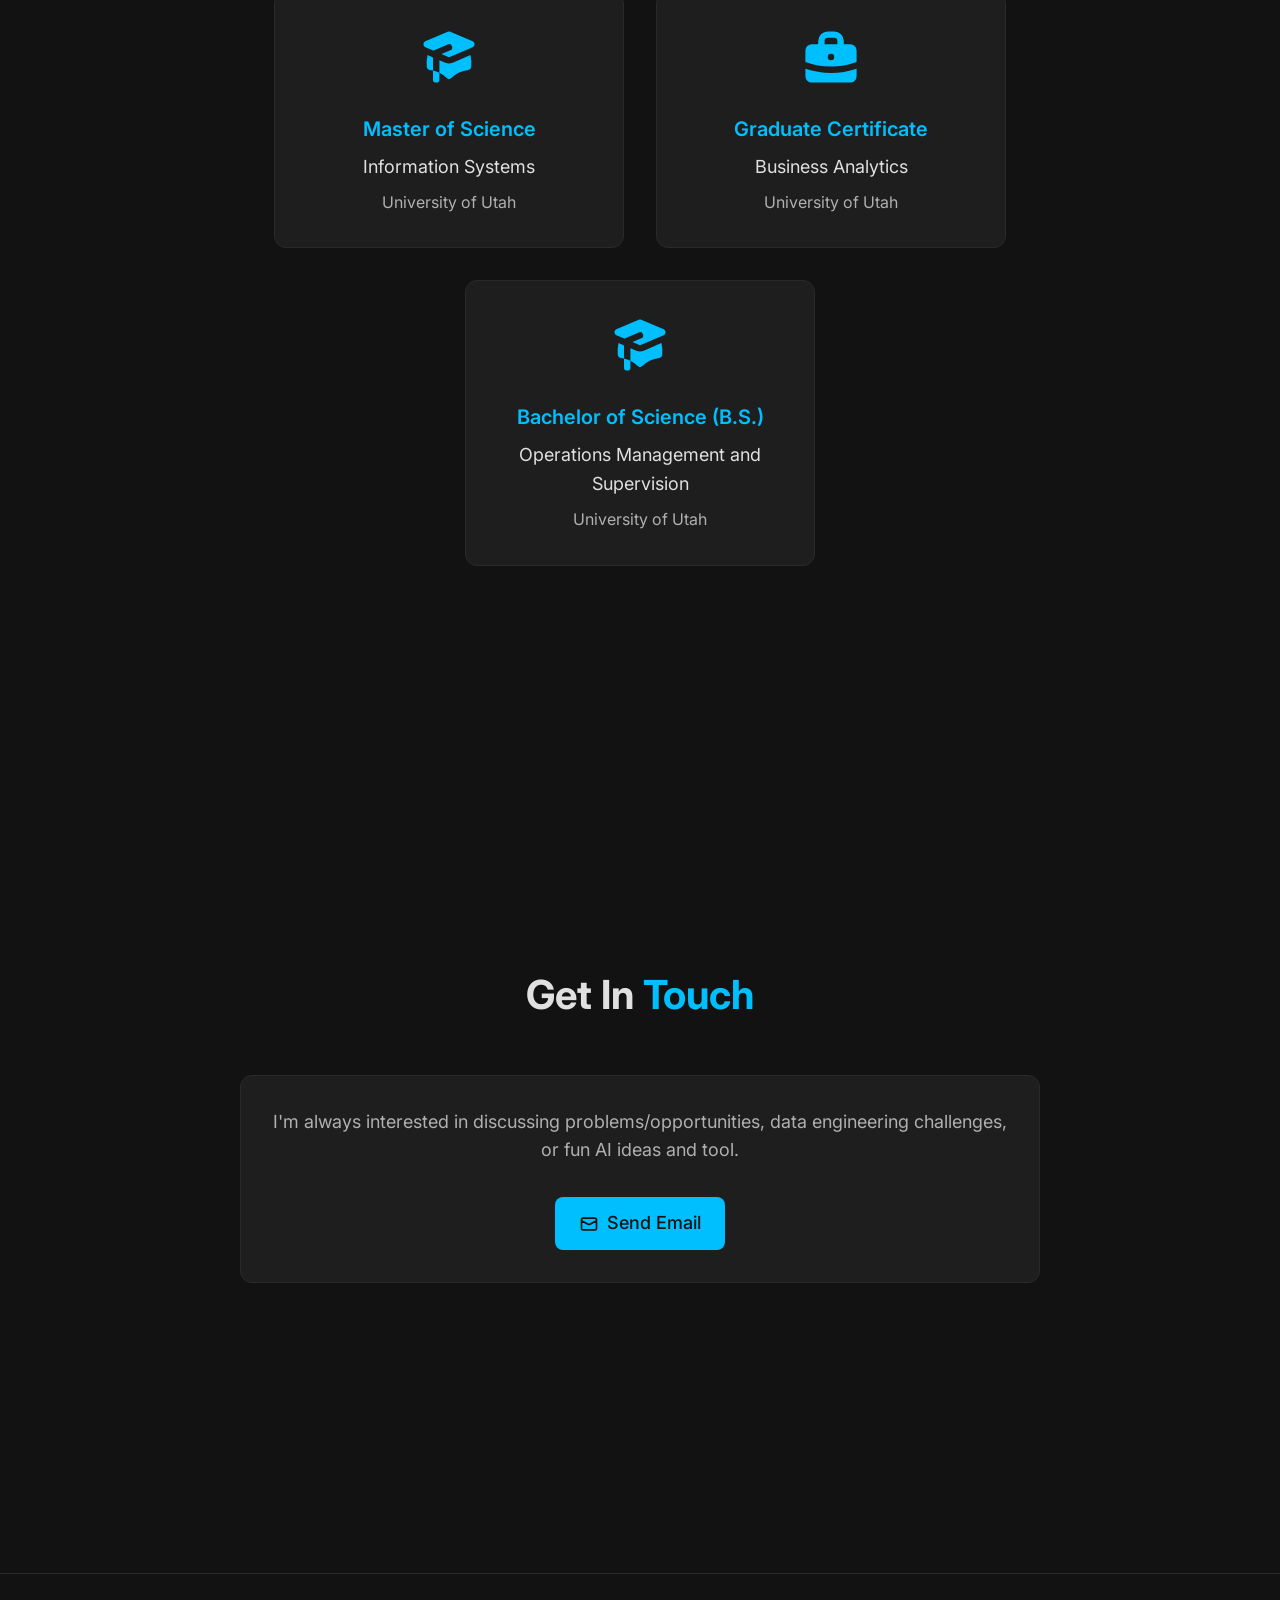
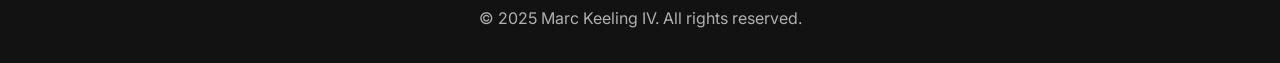
==== commit d2e4b255: "init snake" ====
--- a/index.html
+++ b/index.html
@@ -9,6 +9,7 @@
     <meta name="keywords" content="Data Engineer, Principal Data Engineer, Analytics, Marc Keeling IV, Portfolio">
     <meta name="author" content="Marc Keeling IV">
     <link rel="stylesheet" href="style.css">
+    <link rel="stylesheet" href="snake.css">
 </head>
 <body>
     <main class="min-h-screen">
@@ -50,6 +51,12 @@
                         <button class="nav-item" data-section="contact" title="Contact">
                             <span class="nav-dot"></span>
                             <span class="nav-label">Contact</span>
+                        </button>
+                    </li>
+                    <li>
+                        <button class="nav-item" id="sqlSnakeBtn" title="SQL Snake">
+                            <span class="nav-dot"></span>
+                            <span class="nav-label">SQL Snake</span>
                         </button>
                     </li>
                 </ul>
@@ -85,6 +92,9 @@
                     </li>
                     <li>
                         <button class="mobile-nav-item" data-section="contact">Contact</button>
+                    </li>
+                    <li>
+                        <button class="mobile-nav-item" id="mobileSqlSnakeBtn">SQL Snake</button>
                     </li>
                 </ul>
             </div>
@@ -478,6 +488,16 @@
         </footer>
     </main>
 
+    <!-- SQL Snake Game Modal -->
+    <div id="sqlSnakeModal" class="modal-overlay">
+        <div class="modal-content">
+            <button id="closeSqlSnakeModal" class="modal-close-btn">&times;</button>
+            <h2>SQL Snake</h2>
+            <canvas id="gameCanvas" width="400" height="400"></canvas>
+        </div>
+    </div>
+
     <script src="script.js"></script>
+    <script src="snake.js"></script>
 </body>
 </html>
--- a/style.css
+++ b/style.css
@@ -611,13 +611,16 @@
 .education-grid {
   max-width: 800px;
   margin: 0 auto;
-  display: grid;
-  grid-template-columns: 1fr;
+  display: flex;
+  flex-wrap: wrap;
+  justify-content: center;
   gap: 2rem;
 }
 
 .education-card {
   text-align: center;
+  flex: 1 1 320px;
+  max-width: 350px;
 }
 
 .education-icon {
@@ -729,9 +732,6 @@
     grid-template-columns: 1fr 1fr;
   }
   
-  .education-grid {
-    grid-template-columns: 1fr 1fr;
-  }
 }
 
 @media (max-width: 1023px) {
--- a/snake.css
+++ b/snake.css
@@ -0,0 +1,58 @@
+/* SQL Snake Game Modal */
+.modal-overlay {
+    position: fixed;
+    top: 0;
+    left: 0;
+    width: 100%;
+    height: 100%;
+    background: rgba(0, 0, 0, 0.7);
+    display: flex;
+    align-items: center;
+    justify-content: center;
+    z-index: 100;
+    opacity: 0;
+    pointer-events: none;
+    transition: opacity 0.3s ease;
+}
+
+.modal-overlay.active {
+    opacity: 1;
+    pointer-events: auto;
+}
+
+.modal-content {
+    background: #1E1E1E; /* var(--card-bg) */
+    padding: 2rem;
+    border-radius: 12px;
+    border: 1px solid #2A2A2A; /* var(--border) */
+    text-align: center;
+    position: relative;
+    transform: scale(0.95);
+    transition: transform 0.3s ease;
+}
+
+.modal-overlay.active .modal-content {
+    transform: scale(1);
+}
+
+.modal-close-btn {
+    position: absolute;
+    top: 1rem;
+    right: 1rem;
+    background: transparent;
+    border: none;
+    color: #B0B0B0; /* var(--text-secondary) */
+    font-size: 1.5rem;
+    cursor: pointer;
+    transition: color 0.3s ease;
+}
+
+.modal-close-btn:hover {
+    color: #00BFFF; /* var(--accent) */
+}
+
+#gameCanvas {
+    background: #121212; /* var(--background) */
+    border: 2px solid #00BFFF; /* var(--accent) */
+    border-radius: 8px;
+}
